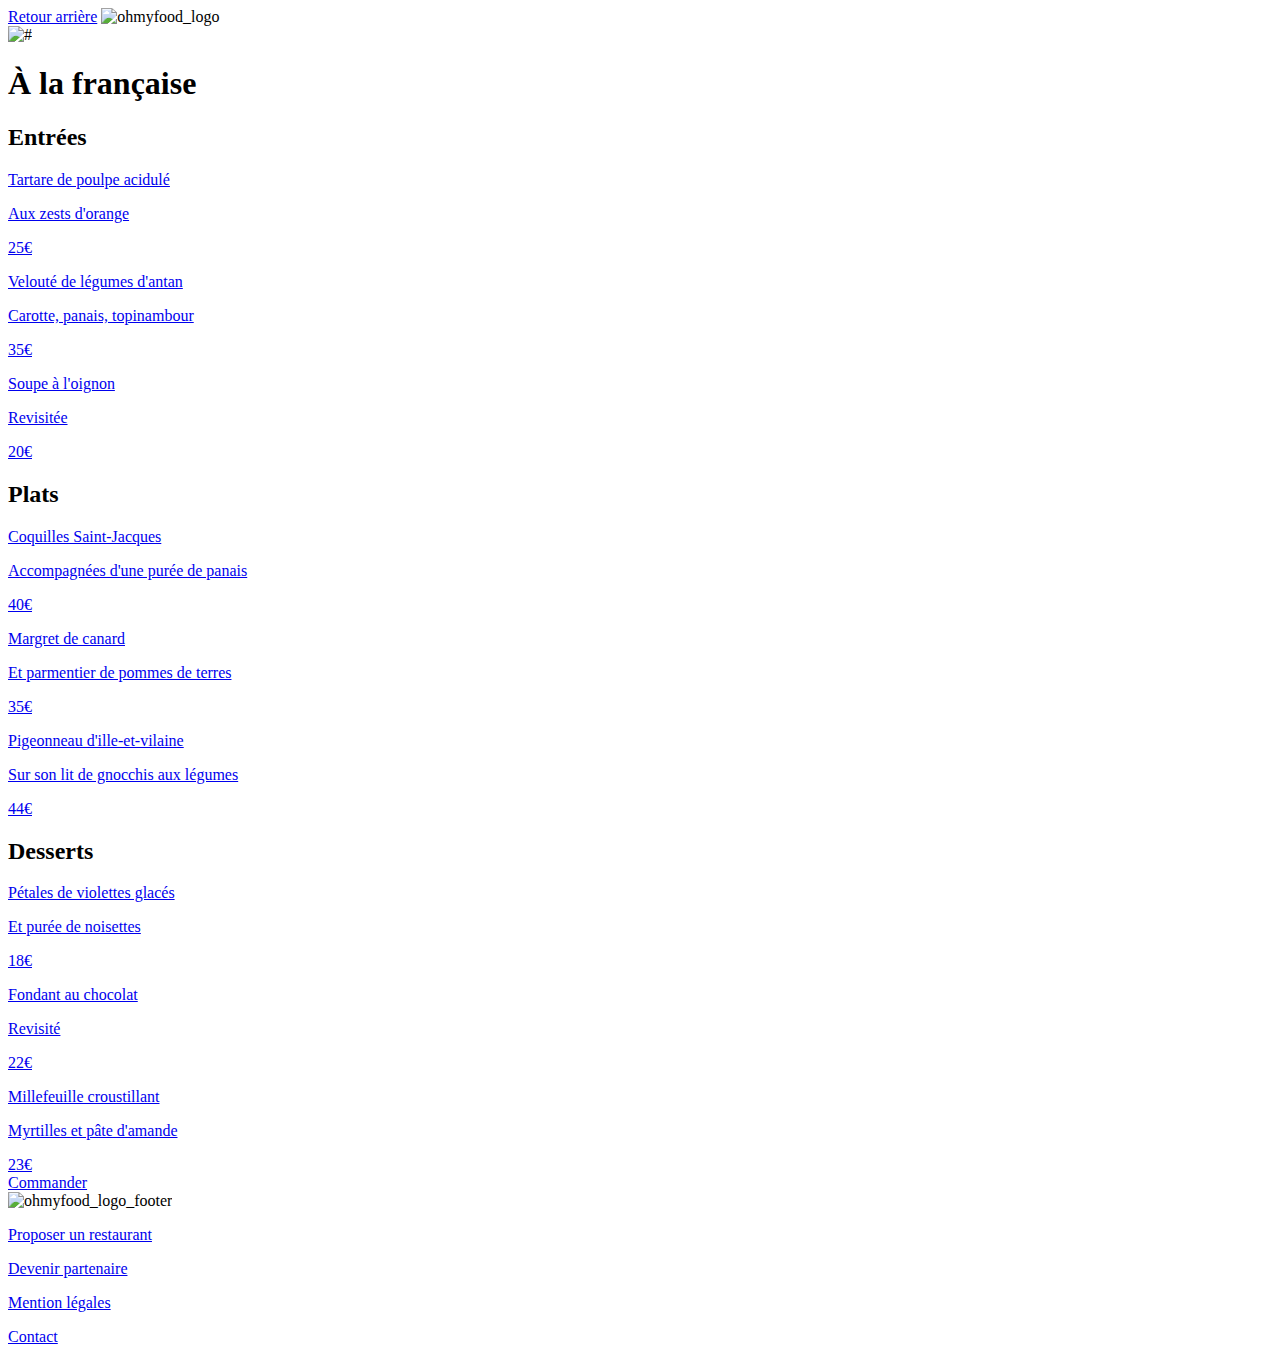
==== menu_a_la_française.html @ 74d847ad "Add files via upload" ====
<!DOCTYPE html>
<html lang="fr">
    <head>
        <meta charset="UTF-8" />   
	    <meta name="viewport" content="width=device-width, initial-scale=1.0">
        <link rel="stylesheet" href="./assets/css/style.css" />
        <link rel="stylesheet" media="screen and (min-width: 993px)" href="./assets/css/bigscreen.css" type="text/css" />
        <link rel="stylesheet" media="screen and (min-width: 765px) and (max-width: 992px)" href="./assets/css/mediumscreen.css" type="text/css" />
        <title>ohmyfood - Menu - À la française</title>
    </head>
    <body>
        <header>
            <!-- temporaire -->
            <a href="index.html"><span>Retour arrière</span></a>
            <img class="logo_img" src="assets/img/logo/ohmyfood.png" alt="ohmyfood_logo">
	    </header>
        <main>
            <div>
                <img class="#" src="assets/img/restaurants/toa-heftiba-DQKerTsQwi0-unsplash.jpg" alt="#">
            </div>
            <div>
                <h1>À la française</h1>
            </div>
            <div>
                <div>
                    <h2>Entrées</h2>
                </div>
                <a href="#"><div>
                    <p>Tartare de poulpe acidulé</p>
                    <p>Aux zests d'orange</p>
                    <span>25€</span>
                </div></a>
                <a href="#"><div>
                    <p>Velouté de légumes d'antan</p>
                    <p>Carotte, panais, topinambour</p>
                    <span>35€</span>
                </div></a>
                <a href="#"><div>
                    <p>Soupe à l'oignon</p>
                    <p>Revisitée</p>
                    <span>20€</span>
                </div></a>
            </div>
 
            <div>
                <div>
                    <h2>Plats</h2>
                </div>
                <a href="#"><div>
                    <p>Coquilles Saint-Jacques</p>
                    <p>Accompagnées d'une purée de panais</p>
                    <span>40€</span>
                </div></a>
                <a href="#"><div>
                    <p>Margret de canard</p>
                    <p>Et parmentier de pommes de terres</p>
                    <span>35€</span>
                </div></a>
                <a href="#"><div>
                    <p>Pigeonneau d'ille-et-vilaine</p>
                    <p>Sur son lit de gnocchis aux légumes</p>
                    <span>44€</span>
                </div></a>
            </div>

            <div>
                <div>
                    <h2>Desserts</h2>
                </div>
                <a href="#"><div>
                    <p>Pétales de violettes glacés</p>
                    <p>Et purée de noisettes</p>
                    <span>18€</span>
                </div></a>
                <a href="#"><div>
                    <p>Fondant au chocolat</p>
                    <p>Revisité</p>
                    <span>22€</span>
                </div></a>
                <a href="#"><div>
                    <p>Millefeuille croustillant</p>
                    <p>Myrtilles et pâte d'amande</p>
                    <span>23€</span>
                </div></a>
            </div>
            <a href="#"><div>
                <span>Commander</span>
            </div></a>
        </main>
	    <footer>
            <img class="logo_img_footer" src="assets/img/logo/ohmyfood.png" alt="ohmyfood_logo_footer">
            <a href="#"><p>Proposer un restaurant</p></a>
            <a href="#"><p>Devenir partenaire</p></a>
            <a href="#"><p>Mention légales</p></a>
            <a href="#"><p>Contact</p></a>
	    </footer>
    </body>
</html>
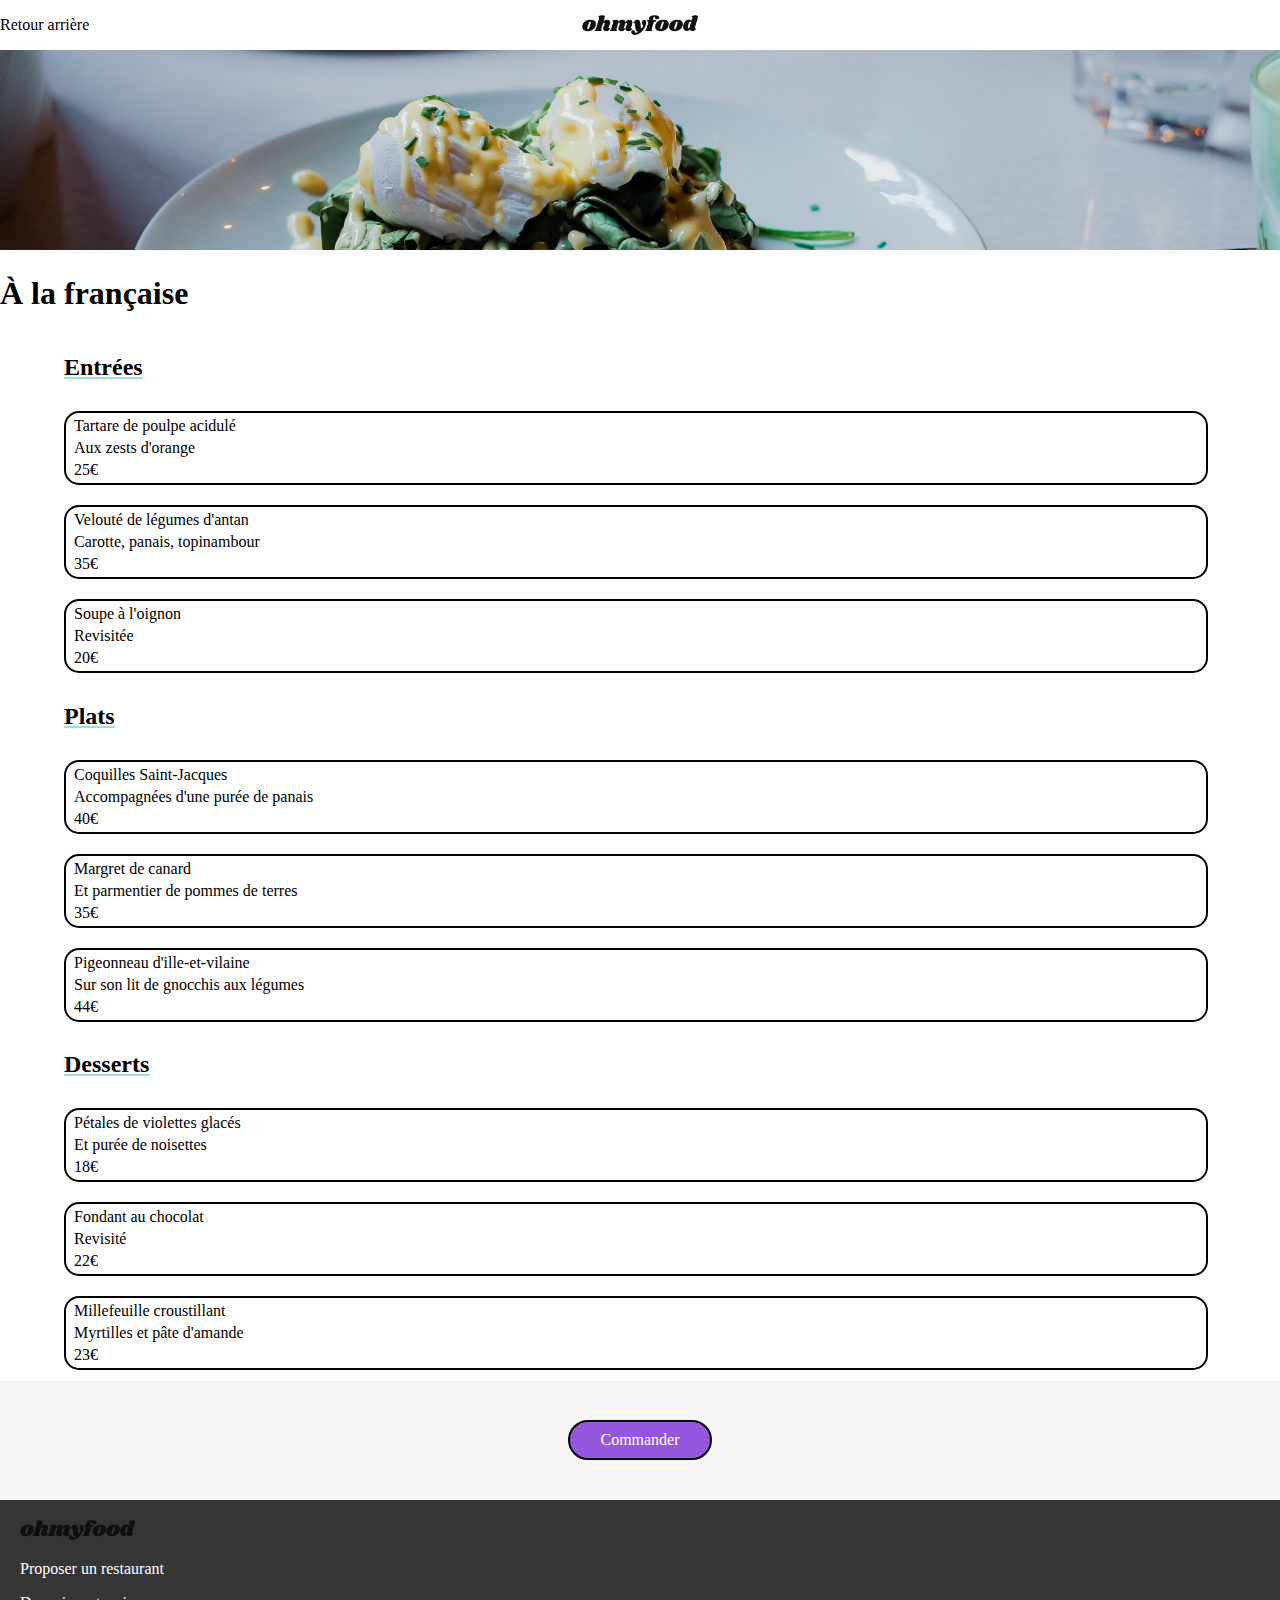
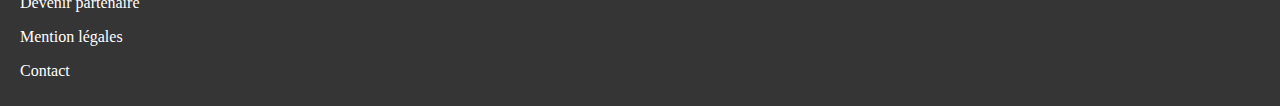
==== commit c4cfc4fd: "dev en cours" ====
--- a/menu_a_la_française.html
+++ b/menu_a_la_française.html
@@ -12,83 +12,87 @@
         <header>
             <!-- temporaire -->
             <a href="index.html"><span>Retour arrière</span></a>
-            <img class="logo_img" src="assets/img/logo/ohmyfood.png" alt="ohmyfood_logo">
+            <div class="container_logo">
+                <img class="logo_img" src="assets/img/logo/ohmyfood.png" alt="ohmyfood_logo">
+            </div>
 	    </header>
         <main>
-            <div>
-                <img class="#" src="assets/img/restaurants/toa-heftiba-DQKerTsQwi0-unsplash.jpg" alt="#">
+            <div class="main_img">
+                <img class="img_principal" src="assets/img/restaurants/toa-heftiba-DQKerTsQwi0-unsplash.jpg" alt="#">
             </div>
             <div>
                 <h1>À la française</h1>
             </div>
-            <div>
+            <div class="container_repas">
                 <div>
                     <h2>Entrées</h2>
                 </div>
-                <a href="#"><div>
-                    <p>Tartare de poulpe acidulé</p>
-                    <p>Aux zests d'orange</p>
+                <a href="#"><div class="btn_repas">
+                    <span>Tartare de poulpe acidulé</span>
+                    <span>Aux zests d'orange</span>
                     <span>25€</span>
                 </div></a>
-                <a href="#"><div>
-                    <p>Velouté de légumes d'antan</p>
-                    <p>Carotte, panais, topinambour</p>
+                <a href="#"><div class="btn_repas">
+                    <span>Velouté de légumes d'antan</span>
+                    <span>Carotte, panais, topinambour</span>
                     <span>35€</span>
                 </div></a>
-                <a href="#"><div>
-                    <p>Soupe à l'oignon</p>
-                    <p>Revisitée</p>
+                <a href="#"><div class="btn_repas">
+                    <span>Soupe à l'oignon</span>
+                    <span>Revisitée</span>
                     <span>20€</span>
                 </div></a>
             </div>
  
-            <div>
+            <div class="container_repas">
                 <div>
                     <h2>Plats</h2>
                 </div>
-                <a href="#"><div>
-                    <p>Coquilles Saint-Jacques</p>
-                    <p>Accompagnées d'une purée de panais</p>
+                <a href="#"><div class="btn_repas">
+                    <span>Coquilles Saint-Jacques</span>
+                    <span>Accompagnées d'une purée de panais</span>
                     <span>40€</span>
                 </div></a>
-                <a href="#"><div>
-                    <p>Margret de canard</p>
-                    <p>Et parmentier de pommes de terres</p>
+                <a href="#"><div class="btn_repas">
+                    <span>Margret de canard</span>
+                    <span>Et parmentier de pommes de terres</span>
                     <span>35€</span>
                 </div></a>
-                <a href="#"><div>
-                    <p>Pigeonneau d'ille-et-vilaine</p>
-                    <p>Sur son lit de gnocchis aux légumes</p>
+                <a href="#"><div class="btn_repas">
+                    <span>Pigeonneau d'ille-et-vilaine</span>
+                    <span>Sur son lit de gnocchis aux légumes</span>
                     <span>44€</span>
                 </div></a>
             </div>
 
-            <div>
+            <div class="container_repas">
                 <div>
                     <h2>Desserts</h2>
                 </div>
-                <a href="#"><div>
-                    <p>Pétales de violettes glacés</p>
-                    <p>Et purée de noisettes</p>
+                <a href="#"><div class="btn_repas">
+                    <span>Pétales de violettes glacés</span>
+                    <span>Et purée de noisettes</span>
                     <span>18€</span>
                 </div></a>
-                <a href="#"><div>
-                    <p>Fondant au chocolat</p>
-                    <p>Revisité</p>
+                <a href="#"><div class="btn_repas">
+                    <span>Fondant au chocolat</span>
+                    <span>Revisité</span>
                     <span>22€</span>
                 </div></a>
-                <a href="#"><div>
-                    <p>Millefeuille croustillant</p>
-                    <p>Myrtilles et pâte d'amande</p>
+                <a href="#"><div class="btn_repas">
+                    <span>Millefeuille croustillant</span>
+                    <span>Myrtilles et pâte d'amande</span>
                     <span>23€</span>
                 </div></a>
             </div>
-            <a href="#"><div>
+        </main>    
+        <div class="container_btn">
+            <a href="#"><div class="btn_commander">
                 <span>Commander</span>
             </div></a>
-        </main>
+        </div>
 	    <footer>
-            <img class="logo_img_footer" src="assets/img/logo/ohmyfood.png" alt="ohmyfood_logo_footer">
+            <img class="logofooter" src="assets/img/logo/ohmyfood.png" alt="ohmyfood_logo_footer">
             <a href="#"><p>Proposer un restaurant</p></a>
             <a href="#"><p>Devenir partenaire</p></a>
             <a href="#"><p>Mention légales</p></a>
--- a/assets/css/style.css
+++ b/assets/css/style.css
@@ -0,0 +1,186 @@
+body {
+  margin: 0;
+}
+
+a {
+  text-decoration: none;
+  color: #000000;
+}
+
+.logoheader {
+  height: 34px;
+  width: auto;
+}
+
+header a {
+  position: absolute;
+  display: flex;
+  align-items: center;
+  height: 50px;
+}
+
+.container_logo {
+  justify-content: center;
+  align-items: center;
+  align-content: center;
+  display: flex;
+  height: 50px;
+  width: 100%;
+}
+
+.logo_img {
+  width: auto;
+  height: 20px;
+}
+
+.headerimg {
+  display: flex;
+  margin: 20px 0 10px 0;
+  justify-content: center;
+}
+
+.header_lieu {
+  display: flex;
+  justify-content: center;
+  background-color: #eaeaea;
+  height: 40px;
+  align-items: center;
+}
+
+.container_info {
+  display: flex;
+  flex-direction: column;
+  justify-content: center;
+  text-align: center;
+  height: 200px;
+  background-color: #f6f6f6;
+}
+
+.container_fonctionnement {
+  display: flex;
+  flex-direction: column;
+  justify-content: center;
+  text-align: center;
+  height: 280px;
+}
+
+.container_fonctionnement span {
+  margin: 20px 0 20px 0;
+}
+
+.background_main {
+  background-color: #f6f6f6;
+}
+
+.img_principal {
+  height: 200px;
+  width: 100%;
+  object-fit: cover;
+}
+
+h2 {
+  text-decoration: underline;
+  text-decoration-color: #99E2D0;
+}
+
+.blocrestaurants {
+  display: flex;
+  flex-direction: column;
+  align-items: center;
+  background-color: #eaeaea;
+  width: 100%;
+}
+.blocrestaurants a {
+  text-decoration: none;
+  color: #000000;
+}
+
+.clicrestaurants {
+  display: flex;
+  flex-direction: column;
+  height: 250px;
+  margin-bottom: 20px;
+  width: 100%;
+  background-color: #ffff;
+}
+.clicrestaurants span {
+  margin-top: 4px;
+}
+
+.indeximg {
+  display: flex;
+  height: 200px;
+  width: 310px;
+  object-fit: cover;
+  justify-content: center;
+}
+
+.container_repas {
+  width: 90%;
+  display: flex;
+  flex-direction: column;
+  justify-content: center;
+  margin: 0 5% 0 5%;
+}
+
+.btn_repas {
+  height: 70px;
+  width: 99%;
+  margin: 10px 0 10px 0;
+  display: flex;
+  flex-direction: column;
+  border-color: #000000;
+  border-style: solid;
+  border-width: 2px;
+  border-radius: 15px;
+  background-color: #ffff;
+}
+.btn_repas span {
+  margin: 4px 0 0 8px;
+}
+
+.container_btn {
+  justify-content: center;
+  align-content: center;
+  align-items: center;
+  display: flex;
+  background-color: #f6f6f6;
+}
+
+.btn_commander {
+  display: flex;
+  margin: 40px 0 40px 0;
+  justify-content: center;
+  align-content: center;
+  align-items: center;
+  border-color: #000000;
+  border-style: solid;
+  border-width: 2px;
+  height: 36px;
+  width: 140px;
+  background-color: #9356DC;
+  border-radius: 60px;
+}
+
+.btn_commander span {
+  color: #ffff;
+}
+
+footer {
+  background-color: #353535;
+  padding-bottom: 10px;
+  padding-left: 20px;
+}
+
+.logofooter {
+  height: 20px;
+  width: auto;
+  margin: 20px 0 0 0;
+}
+
+footer a {
+  text-decoration: none;
+  color: #ffff;
+}
+
+/*# sourceMappingURL=style.css.map */
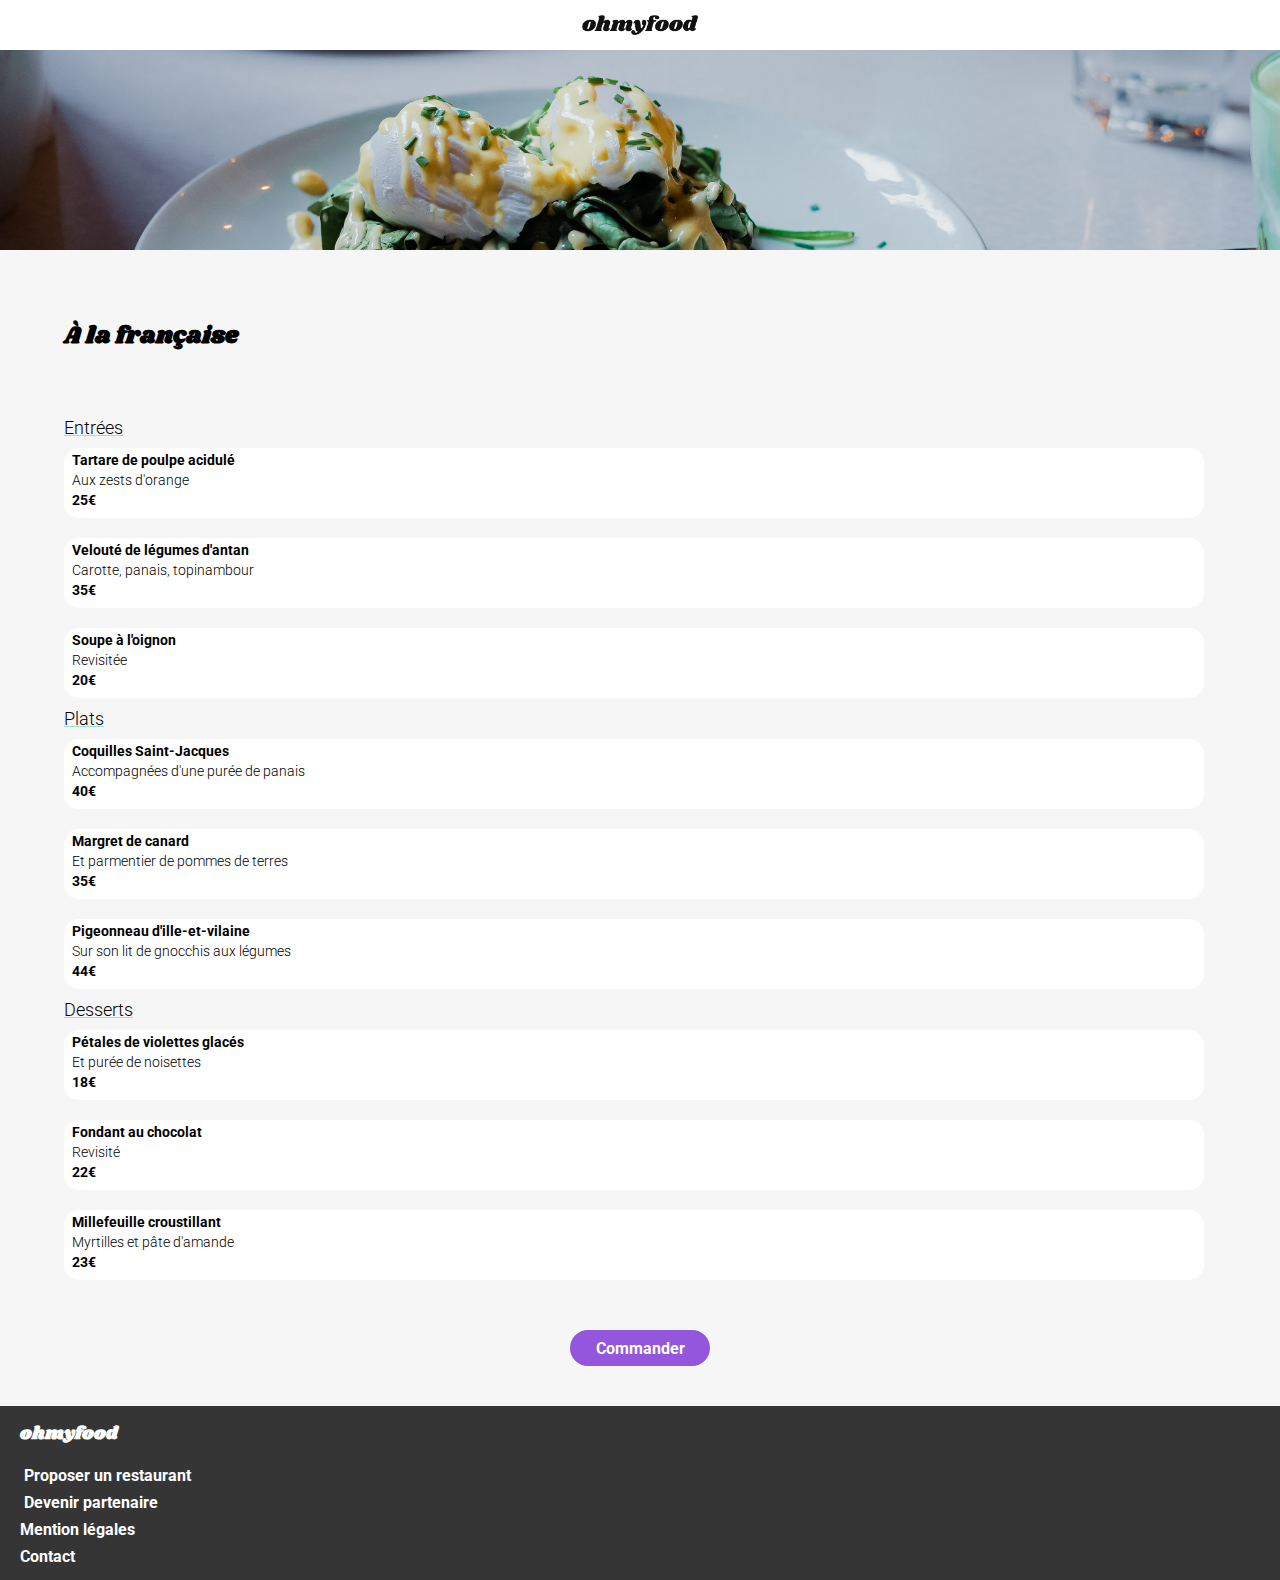
==== commit ce4d985a: "Amélioration" ====
--- a/menu_a_la_française.html
+++ b/menu_a_la_française.html
@@ -7,96 +7,102 @@
         <link rel="stylesheet" media="screen and (min-width: 993px)" href="./assets/css/bigscreen.css" type="text/css" />
         <link rel="stylesheet" media="screen and (min-width: 765px) and (max-width: 992px)" href="./assets/css/mediumscreen.css" type="text/css" />
         <title>ohmyfood - Menu - À la française</title>
+        <link href="https://kit-free.fontawesome.com/releases/latest/css/free-v4-shims.min.css" media="all" rel="stylesheet">
+        <link href="https://kit-free.fontawesome.com/releases/latest/css/free-v4-font-face.min.css" media="all" rel="stylesheet">
+        <link href="https://kit-free.fontawesome.com/releases/latest/css/free.min.css" media="all" rel="stylesheet">
     </head>
     <body>
         <header>
-            <!-- temporaire -->
-            <a href="index.html"><span>Retour arrière</span></a>
+            <div class="retour">
+                <a href="index.html"><i class="fas fa-arrow-left"></i></a>
+            </div>
             <div class="container_logo">
                 <img class="logo_img" src="assets/img/logo/ohmyfood.png" alt="ohmyfood_logo">
             </div>
 	    </header>
         <main>
-            <div class="main_img">
-                <img class="img_principal" src="assets/img/restaurants/toa-heftiba-DQKerTsQwi0-unsplash.jpg" alt="#">
-            </div>
-            <div>
-                <h1>À la française</h1>
-            </div>
-            <div class="container_repas">
-                <div>
-                    <h2>Entrées</h2>
+            <div class="background_color">
+                <div class="main_img">
+                    <img class="img_principal" src="assets/img/restaurants/toa-heftiba-DQKerTsQwi0-unsplash.jpg" alt="#">
                 </div>
-                <a href="#"><div class="btn_repas">
-                    <span>Tartare de poulpe acidulé</span>
-                    <span>Aux zests d'orange</span>
-                    <span>25€</span>
-                </div></a>
-                <a href="#"><div class="btn_repas">
-                    <span>Velouté de légumes d'antan</span>
-                    <span>Carotte, panais, topinambour</span>
-                    <span>35€</span>
-                </div></a>
-                <a href="#"><div class="btn_repas">
-                    <span>Soupe à l'oignon</span>
-                    <span>Revisitée</span>
-                    <span>20€</span>
-                </div></a>
-            </div>
- 
-            <div class="container_repas">
-                <div>
-                    <h2>Plats</h2>
+                <div class="container_titre">
+                    <h1>À la française</h1>
                 </div>
-                <a href="#"><div class="btn_repas">
-                    <span>Coquilles Saint-Jacques</span>
-                    <span>Accompagnées d'une purée de panais</span>
-                    <span>40€</span>
-                </div></a>
-                <a href="#"><div class="btn_repas">
-                    <span>Margret de canard</span>
-                    <span>Et parmentier de pommes de terres</span>
-                    <span>35€</span>
-                </div></a>
-                <a href="#"><div class="btn_repas">
-                    <span>Pigeonneau d'ille-et-vilaine</span>
-                    <span>Sur son lit de gnocchis aux légumes</span>
-                    <span>44€</span>
-                </div></a>
-            </div>
+                <div class="container_repas">
+                    <div class="container_repas_titre">
+                        <span class="container_repas_titre">Entrées</span>
+                    </div>
+                    <a href="#"><div class="btn_repas">
+                        <span class="bold">Tartare de poulpe acidulé</span>
+                        <span>Aux zests d'orange</span>
+                        <span class="bold">25€</span>
+                    </div></a>
+                    <a href="#"><div class="btn_repas">
+                        <span class="bold">Velouté de légumes d'antan</span>
+                        <span>Carotte, panais, topinambour</span>
+                        <span class="bold">35€</span>
+                    </div></a>
+                    <a href="#"><div class="btn_repas">
+                        <span class="bold">Soupe à l'oignon</span>
+                        <span>Revisitée</span>
+                        <span class="bold">20€</span>
+                    </div></a>
+                </div>
+        
+                <div class="container_repas">
+                    <div>
+                        <span class="container_repas_titre">Plats</span>
+                    </div>
+                    <a href="#"><div class="btn_repas">
+                        <span class="bold">Coquilles Saint-Jacques</span>
+                        <span>Accompagnées d'une purée de panais</span>
+                        <span class="bold">40€</span>
+                    </div></a>
+                    <a href="#"><div class="btn_repas">
+                        <span class="bold">Margret de canard</span>
+                        <span>Et parmentier de pommes de terres</span>
+                        <span class="bold">35€</span>
+                    </div></a>
+                    <a href="#"><div class="btn_repas">
+                        <span class="bold">Pigeonneau d'ille-et-vilaine</span>
+                        <span>Sur son lit de gnocchis aux légumes</span>
+                        <span class="bold">44€</span>
+                    </div></a>
+                </div>
 
-            <div class="container_repas">
-                <div>
-                    <h2>Desserts</h2>
+                <div class="container_repas">
+                    <div>
+                        <span class="container_repas_titre">Desserts</span>
+                    </div>
+                    <a href="#"><div class="btn_repas">
+                        <span class="bold">Pétales de violettes glacés</span>
+                        <span>Et purée de noisettes</span>
+                        <span class="bold">18€</span>
+                    </div></a>
+                    <a href="#"><div class="btn_repas">
+                        <span class="bold">Fondant au chocolat</span>
+                        <span>Revisité</span>
+                        <span class="bold">22€</span>
+                    </div></a>
+                    <a href="#"><div class="btn_repas">
+                        <span class="bold">Millefeuille croustillant</span>
+                        <span>Myrtilles et pâte d'amande</span>
+                        <span class="bold">23€</span>
+                    </div></a>
                 </div>
-                <a href="#"><div class="btn_repas">
-                    <span>Pétales de violettes glacés</span>
-                    <span>Et purée de noisettes</span>
-                    <span>18€</span>
-                </div></a>
-                <a href="#"><div class="btn_repas">
-                    <span>Fondant au chocolat</span>
-                    <span>Revisité</span>
-                    <span>22€</span>
-                </div></a>
-                <a href="#"><div class="btn_repas">
-                    <span>Millefeuille croustillant</span>
-                    <span>Myrtilles et pâte d'amande</span>
-                    <span>23€</span>
-                </div></a>
             </div>
         </main>    
         <div class="container_btn">
             <a href="#"><div class="btn_commander">
-                <span>Commander</span>
+                <span class="bold">Commander</span>
             </div></a>
         </div>
 	    <footer>
-            <img class="logofooter" src="assets/img/logo/ohmyfood.png" alt="ohmyfood_logo_footer">
-            <a href="#"><p>Proposer un restaurant</p></a>
-            <a href="#"><p>Devenir partenaire</p></a>
-            <a href="#"><p>Mention légales</p></a>
-            <a href="#"><p>Contact</p></a>
+            <h2>ohmyfood</h2>
+            <a href="#"><i class="fas fa-utensils"></i><span class="bold footer"> Proposer un restaurant</span></a>
+            <a href="#"><i class="fas fa-hands-helping"></i><span class="bold"> Devenir partenaire</span></a>
+            <a href="#"><span class="bold">Mention légales</span></a>
+            <a href="#"><span class="bold">Contact</span></a>
 	    </footer>
     </body>
 </html>--- a/assets/css/style.css
+++ b/assets/css/style.css
@@ -1,3 +1,18 @@
+@import url("https://fonts.googleapis.com/css2?family=Roboto:wght@300;400&family=Shrikhand&display=swap");
+h1 {
+  font-family: Shrikhand;
+  font-size: 24px;
+}
+
+span {
+  font-family: Roboto;
+  font-weight: 300;
+}
+
+header {
+  background-color: #ffff;
+}
+
 body {
   margin: 0;
 }
@@ -35,7 +50,7 @@
 
 .headerimg {
   display: flex;
-  margin: 20px 0 10px 0;
+  margin: 20px 0 20px 0;
   justify-content: center;
 }
 
@@ -43,29 +58,115 @@
   display: flex;
   justify-content: center;
   background-color: #eaeaea;
-  height: 40px;
-  align-items: center;
+  height: 60px;
+  align-items: center;
+}
+.header_lieu i {
+  padding-right: 16px;
 }
 
 .container_info {
   display: flex;
-  flex-direction: column;
-  justify-content: center;
+  justify-content: center;
+  height: 324px;
+  background-color: #f6f6f6;
+}
+.container_info_taille {
+  width: 100%;
+  display: flex;
+  flex-direction: column;
   text-align: center;
-  height: 200px;
-  background-color: #f6f6f6;
+}
+.container_info_taille h1 {
+  font-size: 22px;
+  display: flex;
+  width: 70%;
+  font-family: roboto;
+}
+.container_info .h1_placement {
+  display: flex;
+  width: 100%;
+  justify-content: center;
+  margin-top: 20px;
+}
+.container_info_text {
+  font-size: 16px;
+  margin-top: -12px;
+}
+.container_info_btn {
+  margin-top: 48px;
+  font-size: 18px;
+}
+.container_info_btn span {
+  background-color: #FF79DA;
+  padding: 16px 24px 16px 24px;
+  border-radius: 40px;
+  color: #ffff;
 }
 
 .container_fonctionnement {
   display: flex;
   flex-direction: column;
-  justify-content: center;
-  text-align: center;
-  height: 280px;
-}
-
+  height: 400px;
+}
 .container_fonctionnement span {
-  margin: 20px 0 20px 0;
+  margin: 0 20px 0 20px;
+  padding: 24px 0 24px;
+  background-color: #f6f6f6;
+  border-radius: 20px;
+  font-size: 18px;
+  width: 300px;
+  font-weight: 400;
+}
+.container_fonctionnement_titre {
+  margin-left: 5%;
+  margin-top: 40px;
+  margin-bottom: 40px;
+  font-size: 18px;
+}
+.container_fonctionnement_btn {
+  display: flex;
+  flex-direction: column;
+  height: 240px;
+  justify-content: space-evenly;
+  align-items: center;
+}
+.container_fonctionnement_btn a {
+  width: 100%;
+}
+
+.fonctionnement_size {
+  display: flex;
+  justify-content: center;
+  margin: 12px 0 12px 0;
+}
+
+.fonctionnement_size .fas {
+  margin-right: 12px;
+}
+
+#number1 {
+  border-radius: 100%;
+  color: #ffff;
+  background-color: #9356DC;
+  padding: 4px 8px 4px 8px;
+  margin-left: -12px;
+}
+
+#number2 {
+  border-radius: 100%;
+  color: #ffff;
+  background-color: #9356DC;
+  padding: 4px 8px 4px 8px;
+  margin-left: -12px;
+}
+
+#number3 {
+  border-radius: 100%;
+  color: #ffff;
+  background-color: #9356DC;
+  padding: 4px 8px 4px 8px;
+  margin-left: -12px;
 }
 
 .background_main {
@@ -78,41 +179,88 @@
   object-fit: cover;
 }
 
-h2 {
+.container_repas_titre {
   text-decoration: underline;
   text-decoration-color: #99E2D0;
-}
-
-.blocrestaurants {
+  font-family: roboto;
+  font-size: 18px;
+}
+
+.container_restaurants {
   display: flex;
   flex-direction: column;
   align-items: center;
   background-color: #eaeaea;
   width: 100%;
 }
-.blocrestaurants a {
+.container_restaurants a {
   text-decoration: none;
   color: #000000;
 }
+.container_restaurants_titre {
+  display: flex;
+  margin: 20px 0 12px 14%;
+  width: 100%;
+}
+
+.Container_restaurants_liste {
+  display: flex;
+  flex-direction: column;
+  width: 90%;
+}
+
+.coeur1 {
+  padding-left: 41%;
+}
+
+.coeur2 {
+  padding-left: 40%;
+}
+
+.coeur3 {
+  padding-left: 49%;
+}
+
+.btn_nouveau {
+  position: absolute;
+  background-color: #99E2D0;
+  font-size: 14px;
+  width: 70px;
+  text-align: center;
+  padding: 8px 0 8px 16px;
+  display: flex;
+  margin-left: 60%;
+  color: #008766;
+}
+
+.margin_clic {
+  margin-left: 12px;
+}
 
 .clicrestaurants {
   display: flex;
   flex-direction: column;
-  height: 250px;
+  height: 220px;
   margin-bottom: 20px;
   width: 100%;
   background-color: #ffff;
+  border-radius: 16px;
 }
 .clicrestaurants span {
-  margin-top: 4px;
+  margin-top: 8px;
+}
+.clicrestaurants i {
+  padding-top: 8px;
+  position: absolute;
 }
 
 .indeximg {
   display: flex;
-  height: 200px;
-  width: 310px;
+  height: 160px;
+  width: 100%;
   object-fit: cover;
   justify-content: center;
+  border-radius: 16px 16px 0 0;
 }
 
 .container_repas {
@@ -129,20 +277,20 @@
   margin: 10px 0 10px 0;
   display: flex;
   flex-direction: column;
-  border-color: #000000;
-  border-style: solid;
-  border-width: 2px;
   border-radius: 15px;
   background-color: #ffff;
 }
 .btn_repas span {
   margin: 4px 0 0 8px;
+  font-size: 14px;
+}
+
+.background_color {
+  background-color: #f6f6f6;
 }
 
 .container_btn {
   justify-content: center;
-  align-content: center;
-  align-items: center;
   display: flex;
   background-color: #f6f6f6;
 }
@@ -151,25 +299,53 @@
   display: flex;
   margin: 40px 0 40px 0;
   justify-content: center;
-  align-content: center;
-  align-items: center;
-  border-color: #000000;
-  border-style: solid;
-  border-width: 2px;
+  align-items: center;
   height: 36px;
   width: 140px;
   background-color: #9356DC;
   border-radius: 60px;
 }
-
 .btn_commander span {
   color: #ffff;
+}
+
+.container_titre {
+  margin: 5%;
+}
+
+.retour {
+  margin-left: 5%;
+}
+
+.bold {
+  font-weight: bold;
 }
 
 footer {
   background-color: #353535;
   padding-bottom: 10px;
   padding-left: 20px;
+  display: flex;
+  flex-direction: column;
+}
+footer a {
+  text-decoration: none;
+  color: #ffff;
+  margin: 4px 0 4px 0;
+}
+footer h2 {
+  color: #ffff;
+  font-family: Shrikhand;
+  font-size: 18px;
+}
+
+.fa-utensils {
+  margin-right: 4px;
+}
+
+.fa-hands-helping {
+  font-size: 10px;
+  margin-right: 4px;
 }
 
 .logofooter {
@@ -178,9 +354,4 @@
   margin: 20px 0 0 0;
 }
 
-footer a {
-  text-decoration: none;
-  color: #ffff;
-}
-
 /*# sourceMappingURL=style.css.map */
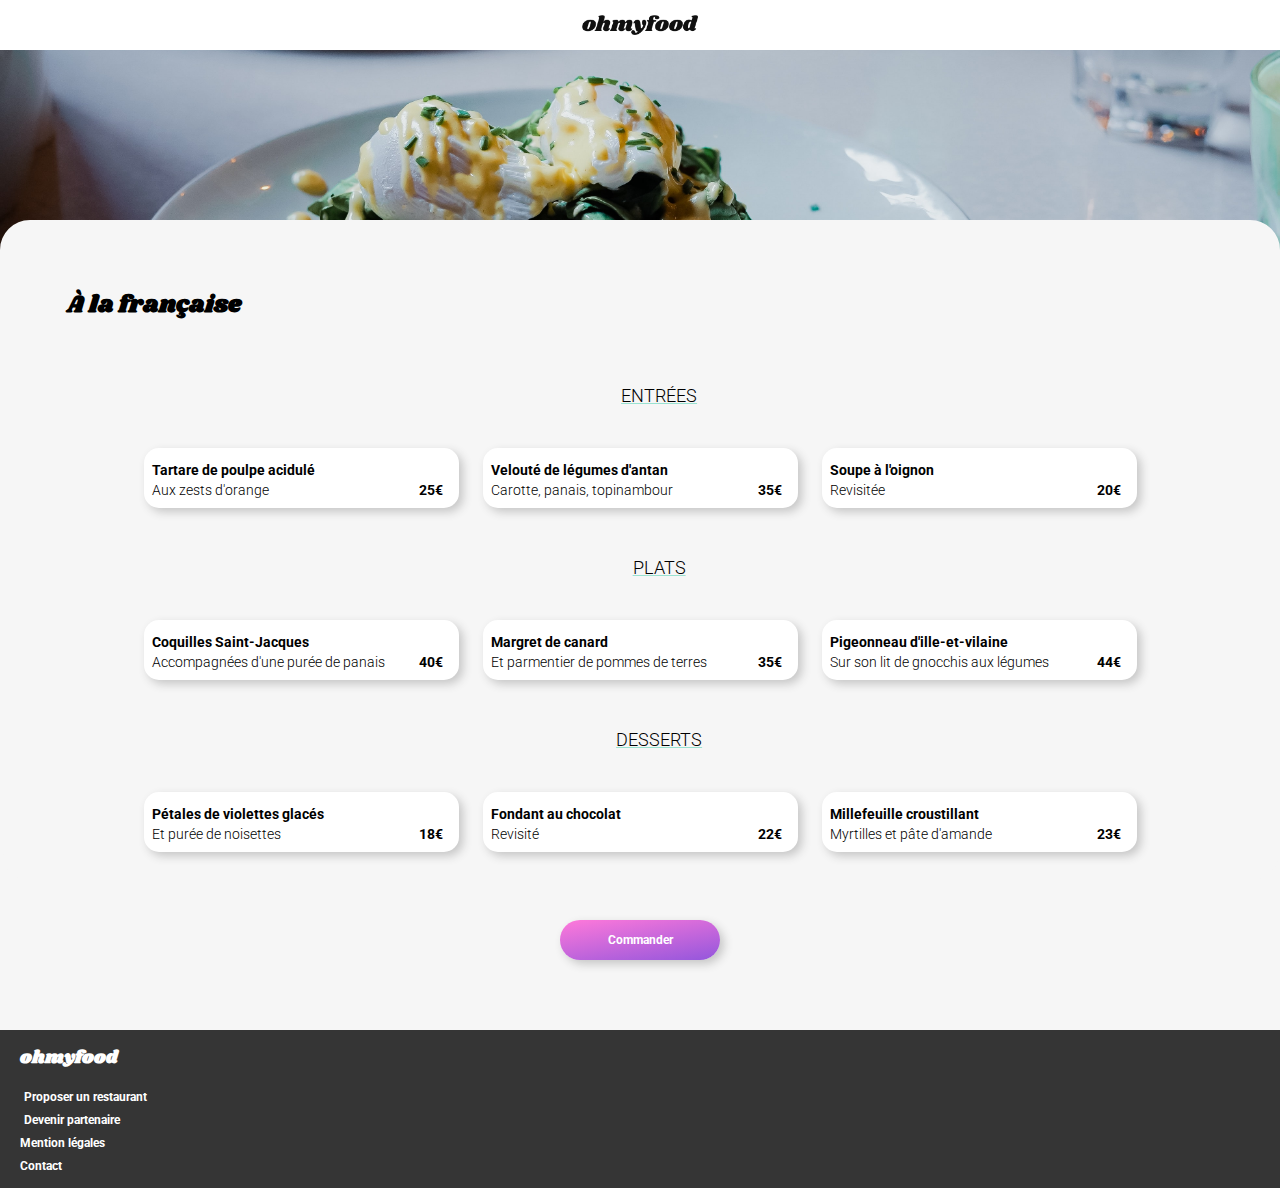
==== commit 3462fc6a: "nouveau changement" ====
--- a/menu_a_la_française.html
+++ b/menu_a_la_française.html
@@ -25,70 +25,88 @@
                 <div class="main_img">
                     <img class="img_principal" src="assets/img/restaurants/toa-heftiba-DQKerTsQwi0-unsplash.jpg" alt="#">
                 </div>
-                <div class="container_titre">
-                    <h1>À la française</h1>
-                </div>
-                <div class="container_repas">
-                    <div class="container_repas_titre">
-                        <span class="container_repas_titre">Entrées</span>
+                <div class="background_border">
+                    <div class="container_titre">
+                        <h1>À la française <a href="#"><i class="far coeur_title fa-heart animationcoeur"></i></a></h1>
                     </div>
-                    <a href="#"><div class="btn_repas">
-                        <span class="bold">Tartare de poulpe acidulé</span>
-                        <span>Aux zests d'orange</span>
-                        <span class="bold">25€</span>
-                    </div></a>
-                    <a href="#"><div class="btn_repas">
-                        <span class="bold">Velouté de légumes d'antan</span>
-                        <span>Carotte, panais, topinambour</span>
-                        <span class="bold">35€</span>
-                    </div></a>
-                    <a href="#"><div class="btn_repas">
-                        <span class="bold">Soupe à l'oignon</span>
-                        <span>Revisitée</span>
-                        <span class="bold">20€</span>
-                    </div></a>
-                </div>
-        
-                <div class="container_repas">
-                    <div>
-                        <span class="container_repas_titre">Plats</span>
+                    <div id="entete">
+                        <span>ENTRÉES</span>
                     </div>
-                    <a href="#"><div class="btn_repas">
-                        <span class="bold">Coquilles Saint-Jacques</span>
-                        <span>Accompagnées d'une purée de panais</span>
-                        <span class="bold">40€</span>
-                    </div></a>
-                    <a href="#"><div class="btn_repas">
-                        <span class="bold">Margret de canard</span>
-                        <span>Et parmentier de pommes de terres</span>
-                        <span class="bold">35€</span>
-                    </div></a>
-                    <a href="#"><div class="btn_repas">
-                        <span class="bold">Pigeonneau d'ille-et-vilaine</span>
-                        <span>Sur son lit de gnocchis aux légumes</span>
-                        <span class="bold">44€</span>
-                    </div></a>
-                </div>
-
-                <div class="container_repas">
-                    <div>
-                        <span class="container_repas_titre">Desserts</span>
+                    <div class="container_repas">
+                        <a href="#"><div class="btn_repas">
+                            <span class="bold">Tartare de poulpe acidulé</span>
+                            <div class="description">
+                                <span>Aux zests d'orange</span>
+                                <span class="bold">25€</span>
+                            </div>
+                        </div></a>
+                        <a href="#"><div class="btn_repas">
+                            <span class="bold">Velouté de légumes d'antan</span>
+                            <div class="description">
+                                <span>Carotte, panais, topinambour</span>
+                                <span class="bold">35€</span>
+                            </div>
+                        </div></a>
+                        <a href="#"><div class="btn_repas">
+                            <span class="bold">Soupe à l'oignon</span>
+                            <div class="description">
+                                <span>Revisitée</span>
+                                <span class="bold">20€</span>
+                            </div>
+                        </div></a>
                     </div>
-                    <a href="#"><div class="btn_repas">
-                        <span class="bold">Pétales de violettes glacés</span>
-                        <span>Et purée de noisettes</span>
-                        <span class="bold">18€</span>
-                    </div></a>
-                    <a href="#"><div class="btn_repas">
-                        <span class="bold">Fondant au chocolat</span>
-                        <span>Revisité</span>
-                        <span class="bold">22€</span>
-                    </div></a>
-                    <a href="#"><div class="btn_repas">
-                        <span class="bold">Millefeuille croustillant</span>
-                        <span>Myrtilles et pâte d'amande</span>
-                        <span class="bold">23€</span>
-                    </div></a>
+                    <div id="entete">
+                        <span>PLATS</span>
+                    </div>
+                    <div class="container_repas">
+                        <a href="#"><div class="btn_repas">
+                            <span class="bold">Coquilles Saint-Jacques</span>
+                            <div class="description">
+                                <span>Accompagnées d'une purée de panais</span>
+                                <span class="bold">40€</span>
+                            </div>
+                        </div></a>
+                        <a href="#"><div class="btn_repas">
+                            <span class="bold">Margret de canard</span>
+                            <div class="description">
+                                <span>Et parmentier de pommes de terres</span>
+                                <span class="bold">35€</span>
+                            </div>
+                        </div></a>
+                        <a href="#"><div class="btn_repas">
+                            <span class="bold">Pigeonneau d'ille-et-vilaine</span>
+                            <div class="description">
+                                <span>Sur son lit de gnocchis aux légumes</span>
+                                <span class="bold">44€</span>
+                            </div>
+                        </div></a>
+                    </div>
+                    <div id="entete">
+                        <span>DESSERTS</span>
+                    </div>
+                    <div class="container_repas">
+                        <a href="#"><div class="btn_repas">
+                            <span class="bold">Pétales de violettes glacés</span>
+                            <div class="description">
+                                <span>Et purée de noisettes</span>
+                                <span class="bold">18€</span>
+                            </div>
+                        </div></a>
+                        <a href="#"><div class="btn_repas">
+                            <span class="bold">Fondant au chocolat</span>
+                            <div class="description">
+                                <span>Revisité</span>
+                                <span class="bold">22€</span>
+                            </div>
+                        </div></a>
+                        <a href="#"><div class="btn_repas">
+                            <span class="bold">Millefeuille croustillant</span>
+                            <div class="description">
+                                <span>Myrtilles et pâte d'amande</span>
+                                <span class="bold">23€</span>
+                            </div>
+                        </div></a>
+                    </div>
                 </div>
             </div>
         </main>    
@@ -102,7 +120,7 @@
             <a href="#"><i class="fas fa-utensils"></i><span class="bold footer"> Proposer un restaurant</span></a>
             <a href="#"><i class="fas fa-hands-helping"></i><span class="bold"> Devenir partenaire</span></a>
             <a href="#"><span class="bold">Mention légales</span></a>
-            <a href="#"><span class="bold">Contact</span></a>
+            <a href="mailto:ohmyfood.pro@gmail.com"><span class="bold">Contact</span></a>
 	    </footer>
     </body>
 </html>--- a/assets/css/style.css
+++ b/assets/css/style.css
@@ -1,4 +1,20 @@
 @import url("https://fonts.googleapis.com/css2?family=Roboto:wght@300;400&family=Shrikhand&display=swap");
+.coeur_title {
+  float: right;
+}
+
+.main_img {
+  height: 170px;
+}
+
+.background_border {
+  border-style: solid;
+  border-radius: 30px;
+  background-color: #f6f6f6;
+  position: relative;
+  border-color: #f6f6f6;
+}
+
 h1 {
   font-family: Shrikhand;
   font-size: 24px;
@@ -68,7 +84,7 @@
 .container_info {
   display: flex;
   justify-content: center;
-  height: 324px;
+  height: 270px;
   background-color: #f6f6f6;
 }
 .container_info_taille {
@@ -98,10 +114,12 @@
   font-size: 18px;
 }
 .container_info_btn span {
-  background-color: #FF79DA;
+  background: linear-gradient(350deg, #9356DC, #FF79DA);
   padding: 16px 24px 16px 24px;
   border-radius: 40px;
   color: #ffff;
+  font-weight: 400;
+  box-shadow: inset 0 0 0, 4px 4px 10px #c6c6c6;
 }
 
 .container_fonctionnement {
@@ -110,19 +128,21 @@
   height: 400px;
 }
 .container_fonctionnement span {
-  margin: 0 20px 0 20px;
+  margin: 0 20px 0 30px;
   padding: 24px 0 24px;
   background-color: #f6f6f6;
   border-radius: 20px;
-  font-size: 18px;
-  width: 300px;
-  font-weight: 400;
+  font-size: 16px;
+  width: 85%;
+  font-weight: bold;
+  box-shadow: inset 0 0 0, 4px 4px 10px #c6c6c6;
 }
 .container_fonctionnement_titre {
   margin-left: 5%;
   margin-top: 40px;
   margin-bottom: 40px;
-  font-size: 18px;
+  font-size: 16px;
+  font-family: roboto;
 }
 .container_fonctionnement_btn {
   display: flex;
@@ -140,9 +160,10 @@
   justify-content: center;
   margin: 12px 0 12px 0;
 }
-
 .fonctionnement_size .fas {
-  margin-right: 12px;
+  margin-right: 24px;
+  color: #808080;
+  font-size: 18px;
 }
 
 #number1 {
@@ -151,6 +172,8 @@
   background-color: #9356DC;
   padding: 4px 8px 4px 8px;
   margin-left: -12px;
+  font-size: 12px;
+  box-shadow: none;
 }
 
 #number2 {
@@ -159,6 +182,8 @@
   background-color: #9356DC;
   padding: 4px 8px 4px 8px;
   margin-left: -12px;
+  font-size: 12px;
+  box-shadow: none;
 }
 
 #number3 {
@@ -167,6 +192,8 @@
   background-color: #9356DC;
   padding: 4px 8px 4px 8px;
   margin-left: -12px;
+  font-size: 12px;
+  box-shadow: none;
 }
 
 .background_main {
@@ -179,18 +206,22 @@
   object-fit: cover;
 }
 
-.container_repas_titre {
+#entete {
   text-decoration: underline;
   text-decoration-color: #99E2D0;
   font-family: roboto;
   font-size: 18px;
+  display: flex;
+  margin-left: 3%;
+  margin-top: 24px;
+  margin-bottom: 12px;
 }
 
 .container_restaurants {
   display: flex;
   flex-direction: column;
   align-items: center;
-  background-color: #eaeaea;
+  background-color: #f6f6f6;
   width: 100%;
 }
 .container_restaurants a {
@@ -201,6 +232,7 @@
   display: flex;
   margin: 20px 0 12px 14%;
   width: 100%;
+  font-family: roboto;
 }
 
 .Container_restaurants_liste {
@@ -240,11 +272,12 @@
 .clicrestaurants {
   display: flex;
   flex-direction: column;
-  height: 220px;
+  height: 240px;
   margin-bottom: 20px;
   width: 100%;
   background-color: #ffff;
   border-radius: 16px;
+  box-shadow: inset 0 0 0, 4px 4px 10px #c6c6c6;
 }
 .clicrestaurants span {
   margin-top: 8px;
@@ -252,11 +285,12 @@
 .clicrestaurants i {
   padding-top: 8px;
   position: absolute;
+  font-size: 20px;
 }
 
 .indeximg {
   display: flex;
-  height: 160px;
+  height: 170px;
   width: 100%;
   object-fit: cover;
   justify-content: center;
@@ -264,27 +298,41 @@
 }
 
 .container_repas {
-  width: 90%;
-  display: flex;
-  flex-direction: column;
-  justify-content: center;
-  margin: 0 5% 0 5%;
+  width: 97%;
+  display: flex;
+  flex-direction: column;
+  justify-content: center;
+  margin: 0 0 0 2%;
 }
 
 .btn_repas {
-  height: 70px;
+  height: fit-content;
   width: 99%;
   margin: 10px 0 10px 0;
   display: flex;
   flex-direction: column;
   border-radius: 15px;
   background-color: #ffff;
+  padding: 10px 0 10px 0;
+  box-shadow: inset 0 0 0, 4px 4px 10px #c6c6c6;
 }
 .btn_repas span {
   margin: 4px 0 0 8px;
   font-size: 14px;
 }
 
+#margin_soustext {
+  margin-left: 12px;
+}
+
+.description {
+  display: flex;
+  justify-content: space-between;
+}
+.description .bold {
+  margin-right: 5%;
+}
+
 .background_color {
   background-color: #f6f6f6;
 }
@@ -292,6 +340,7 @@
 .container_btn {
   justify-content: center;
   display: flex;
+  height: 150px;
   background-color: #f6f6f6;
 }
 
@@ -300,13 +349,15 @@
   margin: 40px 0 40px 0;
   justify-content: center;
   align-items: center;
-  height: 36px;
-  width: 140px;
-  background-color: #9356DC;
+  height: 40px;
+  width: 160px;
+  background: linear-gradient(350deg, #9356DC, #FF79DA);
+  box-shadow: inset 0 0 0, 4px 4px 10px #c6c6c6;
   border-radius: 60px;
 }
 .btn_commander span {
   color: #ffff;
+  font-size: 12px;
 }
 
 .container_titre {
@@ -332,6 +383,7 @@
   text-decoration: none;
   color: #ffff;
   margin: 4px 0 4px 0;
+  font-size: 12px;
 }
 footer h2 {
   color: #ffff;
@@ -354,4 +406,69 @@
   margin: 20px 0 0 0;
 }
 
+.container_restaurants a {
+  transform: scale(1);
+  transition-duration: 200ms;
+}
+.container_restaurants a:hover {
+  transform: scale(1.05);
+}
+
+.container_info_btn {
+  transform: scale(1);
+  transition-duration: 200ms;
+}
+.container_info_btn:hover {
+  transform: scale(1.05);
+}
+
+.btn_repas {
+  transform: scale(1);
+  transition-duration: 200ms;
+}
+.btn_repas:hover {
+  transform: scale(1.05);
+}
+
+.btn_commander {
+  transform: scale(1);
+  transition-duration: 200ms;
+}
+.btn_commander:hover {
+  transform: scale(1.05);
+}
+
+.animationcoeur {
+  transition-delay: 0;
+}
+.animationcoeur:hover {
+  background: linear-gradient(90deg, #9356DC, #FF79DA);
+  background-clip: border-box;
+  -webkit-background-clip: text;
+  -webkit-text-fill-color: transparent;
+  font-weight: 800;
+}
+
+.container_fonctionnement a {
+  transform: scale(1);
+  transition-duration: 200ms;
+}
+.container_fonctionnement a:hover {
+  transform: scale(1.05);
+  color: #9356DC;
+}
+.container_fonctionnement span {
+  transform: background-color 200ms;
+  transition-duration: 200ms;
+}
+.container_fonctionnement span:hover {
+  background-color: rgba(147, 86, 220, 0.1);
+}
+.container_fonctionnement i {
+  transition-duration: 200ms;
+}
+.container_fonctionnement i:hover {
+  color: #9356DC;
+}
+
 /*# sourceMappingURL=style.css.map */
--- a/assets/css/bigscreen.css
+++ b/assets/css/bigscreen.css
@@ -0,0 +1,184 @@
+@import url("https://fonts.googleapis.com/css2?family=Roboto:wght@300;400&family=Shrikhand&display=swap");
+.container_info {
+  width: 50%;
+  display: flex;
+  height: 350px;
+  border-radius: 0 0 20px 20px;
+}
+.container_info .h1_placement {
+  margin-top: 2%;
+  text-align: center;
+}
+.container_info_btn {
+  margin-top: 80px;
+}
+.container_info_text {
+  margin-top: 12px;
+}
+.container_info_taille h1 {
+  justify-content: center;
+  width: 90%;
+}
+
+.container_fonctionnement {
+  width: 50%;
+  display: flex;
+}
+.container_fonctionnement_titre {
+  margin-top: 2%;
+  text-align: center;
+}
+
+#container_biginfo {
+  display: flex;
+  flex-wrap: wrap;
+}
+
+.container_restaurants {
+  border-radius: 20px;
+  flex-wrap: wrap;
+}
+.container_restaurants .clicrestaurants {
+  height: 380px;
+  width: 440px;
+}
+.container_restaurants .clicrestaurants .indeximg {
+  height: 310px;
+}
+.container_restaurants_titre {
+  margin: 0;
+  justify-content: center;
+}
+.container_restaurants i {
+  position: relative;
+}
+
+.Container_restaurants_liste {
+  display: flex;
+  width: 60%;
+  flex-wrap: wrap;
+  justify-content: space-evenly;
+  flex-direction: row;
+  min-width: 993px;
+  max-width: 1920;
+}
+.Container_restaurants_liste .btn_nouveau {
+  margin-left: 330px;
+}
+
+.coeur1 {
+  float: right;
+  margin-left: auto;
+  margin-right: 5%;
+  font-size: 24px;
+  padding-left: 0px;
+  width: 24px;
+}
+
+.coeur2 {
+  float: right;
+  margin-left: auto;
+  margin-right: 5%;
+  font-size: 24px;
+  padding-left: 0px;
+  width: 24px;
+}
+
+.coeur3 {
+  float: right;
+  margin-left: auto;
+  margin-right: 5%;
+  font-size: 24px;
+  padding-left: 0px;
+  width: 24px;
+}
+
+#entete {
+  justify-content: center;
+}
+
+.container_repas {
+  flex-direction: row;
+  justify-content: center;
+  margin: 0;
+  height: auto;
+  min-height: 115px;
+  max-height: 200px;
+  width: 100%;
+  flex-wrap: wrap;
+}
+.container_repas .btn_repas {
+  margin-top: 30px;
+  width: 315px;
+  margin-right: 12px;
+  margin-left: 12px;
+  min-width: 250px;
+  max-width: 350px;
+}
+
+.animationcoeur {
+  transition-delay: 0;
+}
+.animationcoeur:hover {
+  background: linear-gradient(90deg, #9356DC, #FF79DA);
+  background-clip: border-box;
+  -webkit-background-clip: text;
+  -webkit-text-fill-color: transparent;
+  font-weight: 800;
+}
+
+.container_fonctionnement a {
+  transform: scale(1);
+  transition-duration: 200ms;
+}
+.container_fonctionnement a:hover {
+  transform: scale(1.05);
+  color: #9356DC;
+}
+.container_fonctionnement span {
+  transform: background-color 200ms;
+  transition-duration: 200ms;
+}
+.container_fonctionnement span:hover {
+  background-color: rgba(147, 86, 220, 0.1);
+}
+.container_fonctionnement i {
+  transition-duration: 200ms;
+}
+.container_fonctionnement i:hover {
+  color: #9356DC;
+}
+
+.container_restaurants a {
+  transform: scale(1);
+  transition-duration: 200ms;
+}
+.container_restaurants a:hover {
+  transform: scale(1.05);
+}
+
+.container_info_btn {
+  transform: scale(1);
+  transition-duration: 200ms;
+}
+.container_info_btn:hover {
+  transform: scale(1.05);
+}
+
+.btn_repas {
+  transform: scale(1);
+  transition-duration: 200ms;
+}
+.btn_repas:hover {
+  transform: scale(1.05);
+}
+
+.btn_commander {
+  transform: scale(1);
+  transition-duration: 200ms;
+}
+.btn_commander:hover {
+  transform: scale(1.05);
+}
+
+/*# sourceMappingURL=bigscreen.css.map */
--- a/assets/css/mediumscreen.css
+++ b/assets/css/mediumscreen.css
@@ -0,0 +1,37 @@
+@import url("https://fonts.googleapis.com/css2?family=Roboto:wght@300;400&family=Shrikhand&display=swap");
+.container_info {
+  width: 50%;
+  display: flex;
+  height: 350px;
+  border-radius: 0 0 20px 20px;
+}
+.container_info .h1_placement {
+  margin-top: 2%;
+  text-align: center;
+}
+.container_info_btn {
+  margin-top: 80px;
+}
+.container_info_text {
+  margin-top: 12px;
+}
+.container_info_taille h1 {
+  justify-content: center;
+  width: 90%;
+}
+
+.container_fonctionnement {
+  width: 50%;
+  display: flex;
+}
+.container_fonctionnement_titre {
+  margin-top: 2%;
+  text-align: center;
+}
+
+#container_biginfo {
+  display: flex;
+  flex-wrap: wrap;
+}
+
+/*# sourceMappingURL=mediumscreen.css.map */
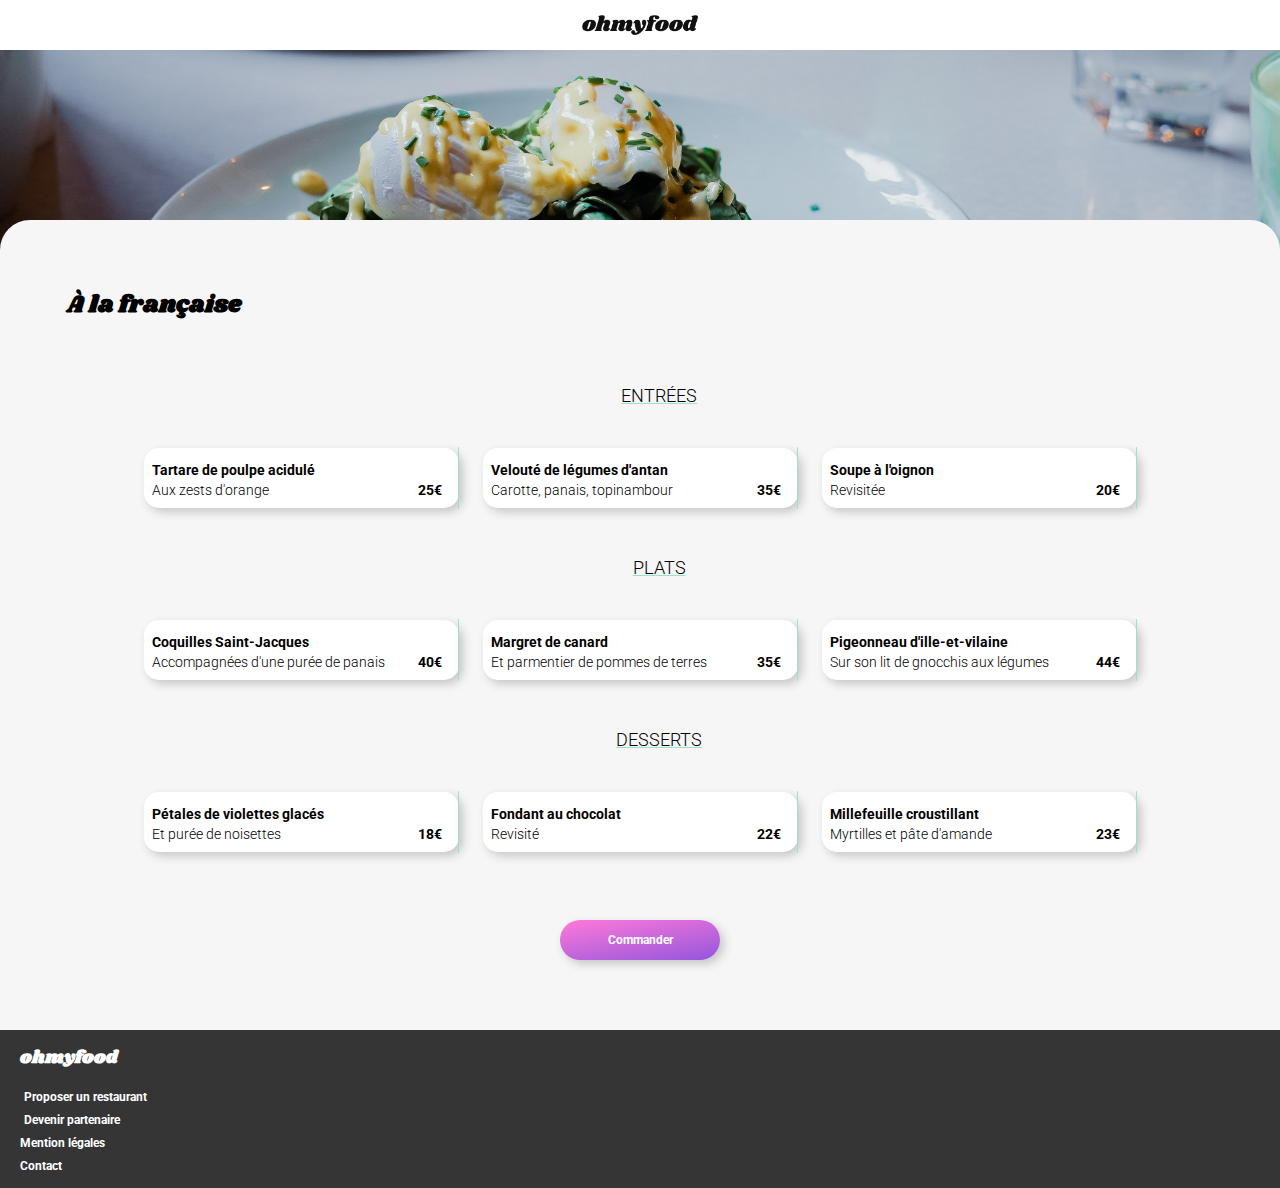
==== commit de87ae11: "casi final" ====
--- a/menu_a_la_française.html
+++ b/menu_a_la_française.html
@@ -37,21 +37,31 @@
                             <span class="bold">Tartare de poulpe acidulé</span>
                             <div class="description">
                                 <span>Aux zests d'orange</span>
-                                <span class="bold">25€</span>
+                                <span id="price" class="bold">25€</span>
+                                 <div class="btn_repas_valide">
+                                    <i class="fas fa-check-circle"></i>
+                                </div>
                             </div>
+                           
                         </div></a>
                         <a href="#"><div class="btn_repas">
                             <span class="bold">Velouté de légumes d'antan</span>
                             <div class="description">
                                 <span>Carotte, panais, topinambour</span>
-                                <span class="bold">35€</span>
+                                <span id="price" class="bold">35€</span>
+                                <div class="btn_repas_valide">
+                                    <i class="fas fa-check-circle"></i>
+                                </div>
                             </div>
                         </div></a>
                         <a href="#"><div class="btn_repas">
                             <span class="bold">Soupe à l'oignon</span>
                             <div class="description">
                                 <span>Revisitée</span>
-                                <span class="bold">20€</span>
+                                <span id="price" class="bold ">20€</span>
+                                <div class="btn_repas_valide">
+                                    <i class="fas fa-check-circle"></i>
+                                </div>
                             </div>
                         </div></a>
                     </div>
@@ -63,21 +73,30 @@
                             <span class="bold">Coquilles Saint-Jacques</span>
                             <div class="description">
                                 <span>Accompagnées d'une purée de panais</span>
-                                <span class="bold">40€</span>
+                                <span id="price" class="bold">40€</span>
+                                <div class="btn_repas_valide">
+                                    <i class="fas fa-check-circle"></i>
+                                </div>
                             </div>
                         </div></a>
                         <a href="#"><div class="btn_repas">
                             <span class="bold">Margret de canard</span>
                             <div class="description">
                                 <span>Et parmentier de pommes de terres</span>
-                                <span class="bold">35€</span>
+                                <span id="price" class="bold">35€</span>
+                                <div class="btn_repas_valide">
+                                    <i class="fas fa-check-circle"></i>
+                                </div>
                             </div>
                         </div></a>
                         <a href="#"><div class="btn_repas">
                             <span class="bold">Pigeonneau d'ille-et-vilaine</span>
                             <div class="description">
                                 <span>Sur son lit de gnocchis aux légumes</span>
-                                <span class="bold">44€</span>
+                                <span id="price" class="bold">44€</span>
+                                <div class="btn_repas_valide">
+                                    <i class="fas fa-check-circle"></i>
+                                </div>
                             </div>
                         </div></a>
                     </div>
@@ -89,21 +108,30 @@
                             <span class="bold">Pétales de violettes glacés</span>
                             <div class="description">
                                 <span>Et purée de noisettes</span>
-                                <span class="bold">18€</span>
+                                <span id="price" class="bold">18€</span>
+                                <div class="btn_repas_valide">
+                                    <i class="fas fa-check-circle"></i>
+                                </div>
                             </div>
                         </div></a>
                         <a href="#"><div class="btn_repas">
                             <span class="bold">Fondant au chocolat</span>
                             <div class="description">
                                 <span>Revisité</span>
-                                <span class="bold">22€</span>
+                                <span id="price" class="bold">22€</span>
+                                <div class="btn_repas_valide">
+                                    <i class="fas fa-check-circle"></i>
+                                </div>
                             </div>
                         </div></a>
                         <a href="#"><div class="btn_repas">
                             <span class="bold">Millefeuille croustillant</span>
                             <div class="description">
                                 <span>Myrtilles et pâte d'amande</span>
-                                <span class="bold">23€</span>
+                                <span id="price" class="bold">23€</span>
+                                <div class="btn_repas_valide">
+                                    <i class="fas fa-check-circle"></i>
+                                </div>
                             </div>
                         </div></a>
                     </div>
@@ -123,4 +151,5 @@
             <a href="mailto:ohmyfood.pro@gmail.com"><span class="bold">Contact</span></a>
 	    </footer>
     </body>
-</html>+</html>
+
--- a/assets/css/style.css
+++ b/assets/css/style.css
@@ -88,7 +88,6 @@
   background-color: #f6f6f6;
 }
 .container_info_taille {
-  width: 100%;
   display: flex;
   flex-direction: column;
   text-align: center;
@@ -241,16 +240,12 @@
   width: 90%;
 }
 
-.coeur1 {
-  padding-left: 41%;
-}
-
-.coeur2 {
-  padding-left: 40%;
-}
-
-.coeur3 {
-  padding-left: 49%;
+.coeur {
+  display: flex;
+  float: right;
+  margin-left: auto;
+  position: relative;
+  margin-right: 5%;
 }
 
 .btn_nouveau {
@@ -261,7 +256,7 @@
   text-align: center;
   padding: 8px 0 8px 16px;
   display: flex;
-  margin-left: 60%;
+  margin-left: 65%;
   color: #008766;
 }
 
@@ -284,7 +279,7 @@
 }
 .clicrestaurants i {
   padding-top: 8px;
-  position: absolute;
+  position: relative;
   font-size: 20px;
 }
 
@@ -323,11 +318,11 @@
 
 #margin_soustext {
   margin-left: 12px;
+  margin-top: -2px;
 }
 
 .description {
   display: flex;
-  justify-content: space-between;
 }
 .description .bold {
   margin-right: 5%;
@@ -471,4 +466,30 @@
   color: #9356DC;
 }
 
+#price {
+  float: right;
+  margin-left: auto;
+}
+
+.btn_repas_valide {
+  display: flex;
+  align-items: center;
+  justify-content: center;
+  background-color: #99E2D0;
+  color: #ffff;
+  width: 1px;
+  margin-top: -31px;
+  margin-bottom: -11px;
+  border-radius: 0 11px 11px 0;
+  transform: scale(1);
+  transition: all 200ms;
+  overflow: hidden;
+}
+.btn_repas_valide:hover {
+  transform: scale(1);
+  transition: all 200ms;
+  width: 50px;
+  position: relative;
+}
+
 /*# sourceMappingURL=style.css.map */
--- a/assets/css/mediumscreen.css
+++ b/assets/css/mediumscreen.css
@@ -34,4 +34,151 @@
   flex-wrap: wrap;
 }
 
+.container_restaurants {
+  border-radius: 20px;
+  flex-wrap: wrap;
+}
+.container_restaurants .clicrestaurants {
+  height: 380px;
+  width: 330px;
+}
+.container_restaurants .clicrestaurants .indeximg {
+  height: 310px;
+}
+.container_restaurants_titre {
+  margin: 0;
+  justify-content: center;
+}
+.container_restaurants i {
+  position: relative;
+}
+
+.Container_restaurants_liste {
+  display: flex;
+  width: 60%;
+  flex-wrap: wrap;
+  justify-content: space-evenly;
+  flex-direction: row;
+  min-width: 765px;
+  max-width: 992px;
+}
+.Container_restaurants_liste .btn_nouveau {
+  margin-left: 220px;
+}
+
+.coeur1 {
+  float: right;
+  margin-left: auto;
+  margin-right: 5%;
+  font-size: 24px;
+  padding-left: 0px;
+  width: 24px;
+}
+
+.coeur2 {
+  float: right;
+  margin-left: auto;
+  margin-right: 5%;
+  font-size: 24px;
+  padding-left: 0px;
+  width: 24px;
+}
+
+.coeur3 {
+  float: right;
+  margin-left: auto;
+  margin-right: 5%;
+  font-size: 24px;
+  padding-left: 0px;
+  width: 24px;
+}
+
+#entete {
+  justify-content: center;
+}
+
+.container_repas {
+  flex-direction: row;
+  justify-content: center;
+  margin: 0;
+  height: auto;
+  min-height: 115px;
+  max-height: 200px;
+  width: 100%;
+  flex-wrap: wrap;
+}
+.container_repas .btn_repas {
+  margin-top: 30px;
+  width: 315px;
+  margin-right: 12px;
+  margin-left: 12px;
+  min-width: 250px;
+  max-width: 350px;
+}
+
+.animationcoeur {
+  transition-delay: 0;
+}
+.animationcoeur:hover {
+  background: linear-gradient(90deg, #9356DC, #FF79DA);
+  background-clip: border-box;
+  -webkit-background-clip: text;
+  -webkit-text-fill-color: transparent;
+  font-weight: 800;
+}
+
+.container_fonctionnement a {
+  transform: scale(1);
+  transition-duration: 200ms;
+}
+.container_fonctionnement a:hover {
+  transform: scale(1.05);
+  color: #9356DC;
+}
+.container_fonctionnement span {
+  transform: background-color 200ms;
+  transition-duration: 200ms;
+}
+.container_fonctionnement span:hover {
+  background-color: rgba(147, 86, 220, 0.1);
+}
+.container_fonctionnement i {
+  transition-duration: 200ms;
+}
+.container_fonctionnement i:hover {
+  color: #9356DC;
+}
+
+.container_restaurants a {
+  transform: scale(1);
+  transition-duration: 200ms;
+}
+.container_restaurants a:hover {
+  transform: scale(1.05);
+}
+
+.container_info_btn {
+  transform: scale(1);
+  transition-duration: 200ms;
+}
+.container_info_btn:hover {
+  transform: scale(1.05);
+}
+
+.btn_repas {
+  transform: scale(1);
+  transition-duration: 200ms;
+}
+.btn_repas:hover {
+  transform: scale(1.05);
+}
+
+.btn_commander {
+  transform: scale(1);
+  transition-duration: 200ms;
+}
+.btn_commander:hover {
+  transform: scale(1.05);
+}
+
 /*# sourceMappingURL=mediumscreen.css.map */
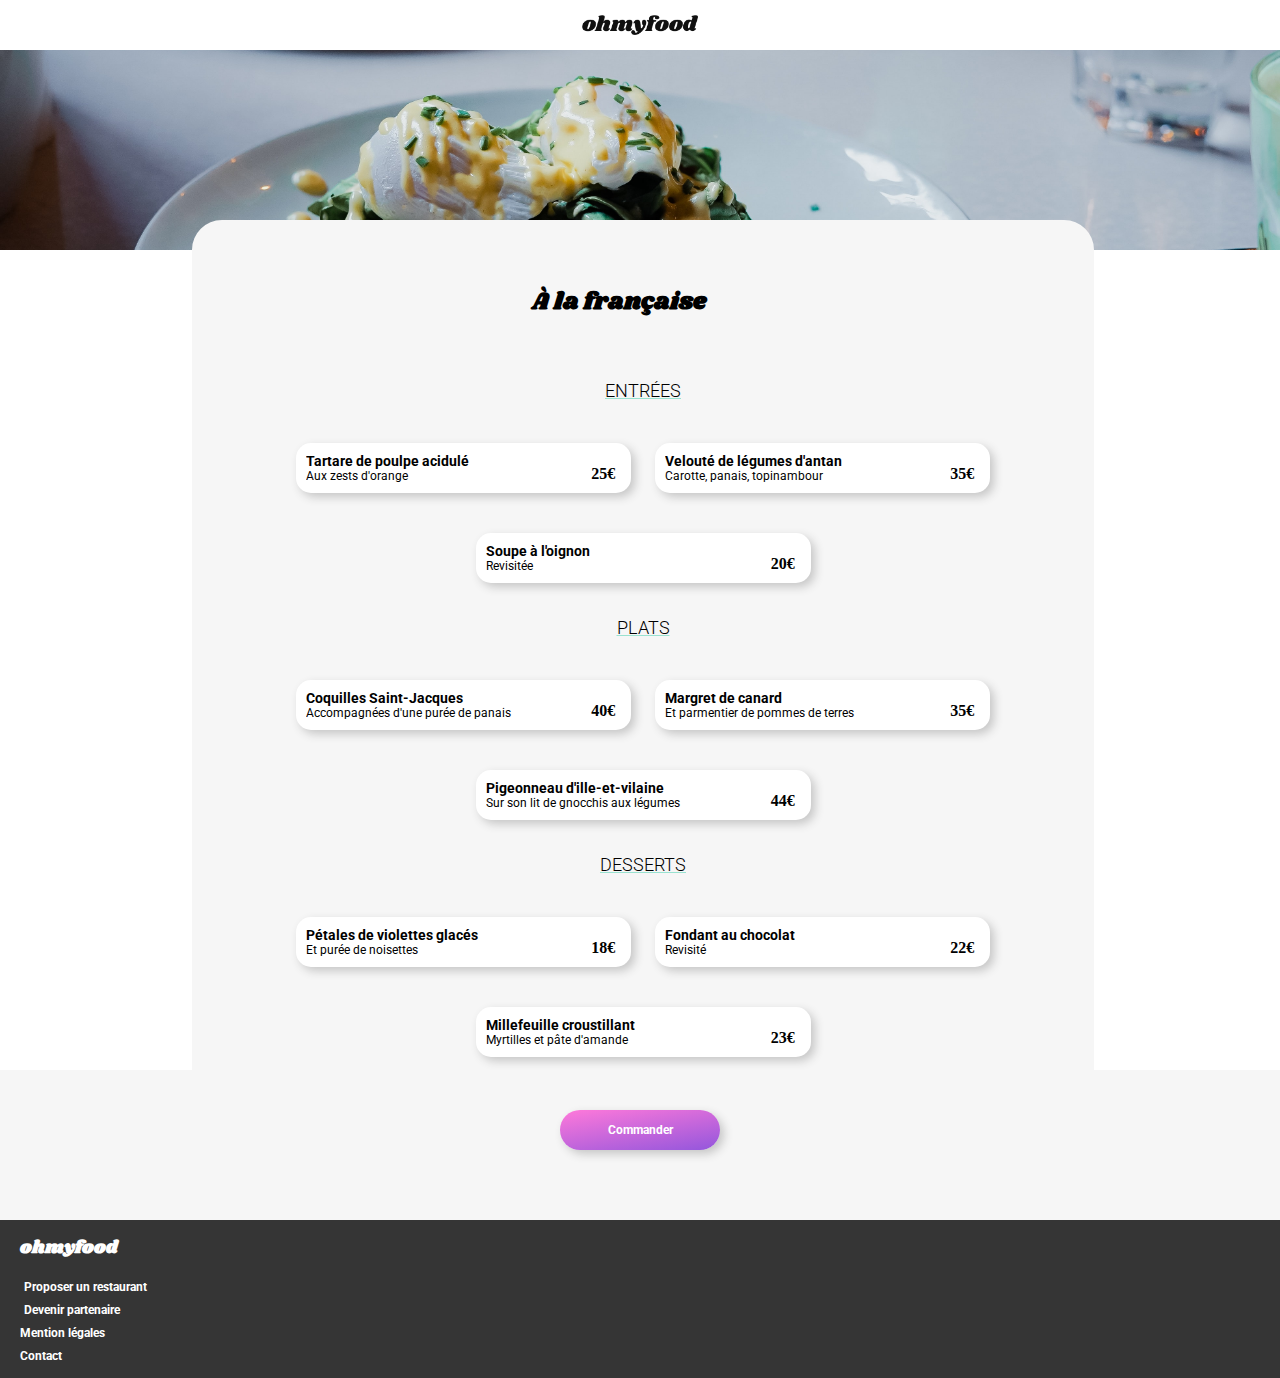
==== commit 5812d14c: "nouveau changement , casi fini" ====
--- a/menu_a_la_française.html
+++ b/menu_a_la_française.html
@@ -29,111 +29,129 @@
                     <div class="container_titre">
                         <h1>À la française <a href="#"><i class="far coeur_title fa-heart animationcoeur"></i></a></h1>
                     </div>
-                    <div id="entete">
+                    <div class="entete">
                         <span>ENTRÉES</span>
                     </div>
                     <div class="container_repas">
-                        <a href="#"><div class="btn_repas">
-                            <span class="bold">Tartare de poulpe acidulé</span>
-                            <div class="description">
-                                <span>Aux zests d'orange</span>
-                                <span id="price" class="bold">25€</span>
-                                 <div class="btn_repas_valide">
+                        <section class="btn_repas delay_0">    
+                            <header class="description">
+                                <h4 class="bold description_titre">Tartare de poulpe acidulé</h4>
+                                <p class="description_ingredient">Aux zests d'orange</p>
+                            </header>  
+                            <div class="bold price">25€</div>
+                            <div class="animationcheck">
+                                <div class="btn_repas_valide">
                                     <i class="fas fa-check-circle"></i>
                                 </div>
-                            </div>
-                           
-                        </div></a>
-                        <a href="#"><div class="btn_repas">
-                            <span class="bold">Velouté de légumes d'antan</span>
-                            <div class="description">
-                                <span>Carotte, panais, topinambour</span>
-                                <span id="price" class="bold">35€</span>
+                            </div>  
+                        </section>
+                        <section class="btn_repas">
+                            <header class="description">
+                                <h4 class="bold description_titre">Velouté de légumes d'antan</h4>
+                                <p class="description_ingredient">Carotte, panais, topinambour</p>
+                            </header>
+                            <div class="bold price">35€</div>  
+                            <div class="animationcheck">
                                 <div class="btn_repas_valide">
                                     <i class="fas fa-check-circle"></i>
                                 </div>
                             </div>
-                        </div></a>
-                        <a href="#"><div class="btn_repas">
-                            <span class="bold">Soupe à l'oignon</span>
-                            <div class="description">
-                                <span>Revisitée</span>
-                                <span id="price" class="bold ">20€</span>
+                        </section>
+                        <section class="btn_repas">                          
+                            <header class="description">
+                                <h4 class="bold description_titre">Soupe à l'oignon</h4>
+                                <p class="description_ingredient">Revisitée</p>
+                            </header>    
+                            <div class="bold price">20€</div>
+                            <div class="animationcheck">
+                                <div class="btn_repas_valide">
+                                    <i class="fas fa-check-circle"></i>
+                                </div>
+                            </div>    
+                        </section>
+                    </div>
+                    <div class="entete">
+                        <span>PLATS</span>
+                    </div>
+                    <div class="container_repas">
+                        <section class="btn_repas">
+                            <header class="description">
+                                <h4 class="bold description_titre">Coquilles Saint-Jacques</h4>
+                                <p class="description_ingredient">Accompagnées d'une purée de panais</p>  
+                            </header>
+                            <div class="bold price">40€</div>
+                            <div class="animationcheck">
+                                <div class="btn_repas_valide">
+                                    <i class="fas fa-check-circle"></i>
+                                </div>
+                            </div>    
+                        </section>
+
+                        <section class="btn_repas">
+                            <header class="description">
+                                <h4 class="bold description_titre">Margret de canard</h4>
+                                <p class="description_ingredient">Et parmentier de pommes de terres</p>
+                            </header>
+                            <div class="bold price">35€</div>
+                            <div class="animationcheck">
                                 <div class="btn_repas_valide">
                                     <i class="fas fa-check-circle"></i>
                                 </div>
                             </div>
-                        </div></a>
-                    </div>
-                    <div id="entete">
-                        <span>PLATS</span>
-                    </div>
-                    <div class="container_repas">
-                        <a href="#"><div class="btn_repas">
-                            <span class="bold">Coquilles Saint-Jacques</span>
-                            <div class="description">
-                                <span>Accompagnées d'une purée de panais</span>
-                                <span id="price" class="bold">40€</span>
+                        </section>
+                        <section class="btn_repas">
+                            <header class="description">
+                                <h4 class="bold description_titre">Pigeonneau d'ille-et-vilaine</h4>                           
+                                <p class="description_ingredient">Sur son lit de gnocchis aux légumes</p>
+                            </header>    
+                            <div class="bold price">44€</div>
+                            <div class="animationcheck">
                                 <div class="btn_repas_valide">
                                     <i class="fas fa-check-circle"></i>
                                 </div>
                             </div>
-                        </div></a>
-                        <a href="#"><div class="btn_repas">
-                            <span class="bold">Margret de canard</span>
-                            <div class="description">
-                                <span>Et parmentier de pommes de terres</span>
-                                <span id="price" class="bold">35€</span>
+                        </section>
+                    </div>
+                    <div class="entete">
+                        <span>DESSERTS</span>
+                    </div>
+                    <div class="container_repas">
+                       <section class="btn_repas">
+                            <header class="description">
+                                <h4 class="bold description_titre">Pétales de violettes glacés</h4>
+                                <p class="description_ingredient">Et purée de noisettes</p>
+                            </header>    
+                            <div class="bold price">18€</div>
+                            <div class="animationcheck">
                                 <div class="btn_repas_valide">
                                     <i class="fas fa-check-circle"></i>
                                 </div>
                             </div>
-                        </div></a>
-                        <a href="#"><div class="btn_repas">
-                            <span class="bold">Pigeonneau d'ille-et-vilaine</span>
-                            <div class="description">
-                                <span>Sur son lit de gnocchis aux légumes</span>
-                                <span id="price" class="bold">44€</span>
+                        </section>
+                        <section class="btn_repas">
+                            <header class="description">
+                                <h4 class="bold description_titre">Fondant au chocolat</h4>
+                                <p class="description_ingredient">Revisité</p>
+                            </header>
+                            <div class="bold price">22€</div>
+                            <div class="animationcheck">
                                 <div class="btn_repas_valide">
                                     <i class="fas fa-check-circle"></i>
                                 </div>
                             </div>
-                        </div></a>
-                    </div>
-                    <div id="entete">
-                        <span>DESSERTS</span>
-                    </div>
-                    <div class="container_repas">
-                        <a href="#"><div class="btn_repas">
-                            <span class="bold">Pétales de violettes glacés</span>
-                            <div class="description">
-                                <span>Et purée de noisettes</span>
-                                <span id="price" class="bold">18€</span>
+                        </section>
+                        <section class="btn_repas">
+                            <header class="description">
+                                <h4 class="bold description_titre">Millefeuille croustillant</h4>
+                                <p class="description_ingredient">Myrtilles et pâte d'amande</p>
+                            </header>
+                            <div class="bold price">23€</div>
+                            <div class="animationcheck">
                                 <div class="btn_repas_valide">
                                     <i class="fas fa-check-circle"></i>
                                 </div>
                             </div>
-                        </div></a>
-                        <a href="#"><div class="btn_repas">
-                            <span class="bold">Fondant au chocolat</span>
-                            <div class="description">
-                                <span>Revisité</span>
-                                <span id="price" class="bold">22€</span>
-                                <div class="btn_repas_valide">
-                                    <i class="fas fa-check-circle"></i>
-                                </div>
-                            </div>
-                        </div></a>
-                        <a href="#"><div class="btn_repas">
-                            <span class="bold">Millefeuille croustillant</span>
-                            <div class="description">
-                                <span>Myrtilles et pâte d'amande</span>
-                                <span id="price" class="bold">23€</span>
-                                <div class="btn_repas_valide">
-                                    <i class="fas fa-check-circle"></i>
-                                </div>
-                            </div>
-                        </div></a>
+                        </section>
                     </div>
                 </div>
             </div>
--- a/assets/css/style.css
+++ b/assets/css/style.css
@@ -1,4 +1,12 @@
 @import url("https://fonts.googleapis.com/css2?family=Roboto:wght@300;400&family=Shrikhand&display=swap");
+h4 {
+  font-family: roboto;
+}
+
+p {
+  font-family: rooto;
+}
+
 .coeur_title {
   float: right;
 }
@@ -205,7 +213,7 @@
   object-fit: cover;
 }
 
-#entete {
+.entete {
   text-decoration: underline;
   text-decoration-color: #99E2D0;
   font-family: roboto;
@@ -294,22 +302,20 @@
 
 .container_repas {
   width: 97%;
-  display: flex;
-  flex-direction: column;
-  justify-content: center;
   margin: 0 0 0 2%;
 }
 
 .btn_repas {
   height: fit-content;
-  width: 99%;
+  width: 94%;
   margin: 10px 0 10px 0;
   display: flex;
-  flex-direction: column;
   border-radius: 15px;
   background-color: #ffff;
-  padding: 10px 0 10px 0;
+  padding: 10px;
   box-shadow: inset 0 0 0, 4px 4px 10px #c6c6c6;
+  cursor: pointer;
+  overflow: hidden;
 }
 .btn_repas span {
   margin: 4px 0 0 8px;
@@ -322,10 +328,25 @@
 }
 
 .description {
-  display: flex;
-}
-.description .bold {
-  margin-right: 5%;
+  flex: 1;
+  white-space: nowrap;
+  text-overflow: ellipsis;
+  overflow: hidden;
+}
+.description_titre {
+  margin: 0;
+  white-space: nowrap;
+  text-overflow: ellipsis;
+  overflow: hidden;
+  font-size: 14px;
+}
+.description_ingredient {
+  margin: 0;
+  font-family: roboto;
+  white-space: nowrap;
+  text-overflow: ellipsis;
+  overflow: hidden;
+  font-size: 12px;
 }
 
 .background_color {
@@ -380,6 +401,9 @@
   margin: 4px 0 4px 0;
   font-size: 12px;
 }
+footer a:hover {
+  text-decoration: underline;
+}
 footer h2 {
   color: #ffff;
   font-family: Shrikhand;
@@ -434,16 +458,34 @@
 }
 
 .animationcoeur {
-  transition-delay: 0;
+  transition-delay: 0.01s;
+  animation-fill-mode: both;
 }
 .animationcoeur:hover {
   background: linear-gradient(90deg, #9356DC, #FF79DA);
+  font-weight: 800;
+  animation-duration: 3s;
+  animation-timing-function: ease-in-out;
+  animation: coeur 1s;
   background-clip: border-box;
   -webkit-background-clip: text;
   -webkit-text-fill-color: transparent;
-  font-weight: 800;
-}
-
+}
+
+@keyframes coeur {
+  0% {
+    opacity: 0;
+    animation-timing-function: ease-in-out;
+  }
+  50% {
+    opacity: 0.5;
+    animation-timing-function: ease-in-out;
+  }
+  100% {
+    opacity: 1;
+    animation-timing-function: ease-in-out;
+  }
+}
 .container_fonctionnement a {
   transform: scale(1);
   transition-duration: 200ms;
@@ -466,30 +508,122 @@
   color: #9356DC;
 }
 
-#price {
-  float: right;
-  margin-left: auto;
-}
-
 .btn_repas_valide {
   display: flex;
   align-items: center;
   justify-content: center;
   background-color: #99E2D0;
   color: #ffff;
-  width: 1px;
-  margin-top: -31px;
-  margin-bottom: -11px;
+  width: 60px;
+  height: 60px;
   border-radius: 0 11px 11px 0;
-  transform: scale(1);
-  transition: all 200ms;
   overflow: hidden;
+  font-size: 20px;
 }
 .btn_repas_valide:hover {
   transform: scale(1);
   transition: all 200ms;
-  width: 50px;
-  position: relative;
+  width: 60px;
+}
+
+.price {
+  margin-right: 5%;
+  display: flex;
+  justify-content: flex-end;
+  align-items: flex-end;
+}
+
+.animationcheck {
+  height: 0px;
+  margin-top: -14px;
+  margin-right: -70px;
+  transform: rotate(360deg);
+  transition-duration: 0.5s;
+}
+
+.description_ingredient {
+  font-family: roboto;
+}
+
+.loader {
+  height: 100%;
+  top: 0;
+  left: 0;
+  width: 100%;
+  background-color: #ffff;
+  position: fixed;
+  animation: loader 0.01s;
+  animation-delay: 3s;
+  animation-fill-mode: both;
+  z-index: 1;
+  animation-timing-function: ease-in-out;
+}
+
+@keyframes loader {
+  0% {
+    animation-timing-function: ease-in;
+    opacity: 0.5;
+  }
+  100% {
+    animation-timing-function: ease-out;
+    opacity: 0;
+    height: 0px;
+    width: 0px;
+  }
+}
+.loader_container {
+  border: 16px solid #808080;
+  border-top: 16px solid #9356DC;
+  border-radius: 50%;
+  width: 80px;
+  height: 80px;
+  animation: spin 3s linear;
+  position: fixed;
+  left: 50%;
+  top: 50%;
+  z-index: 1;
+  margin: -76px 0 0 -54px;
+  animation-duration: 3000ms;
+  animation-fill-mode: forwards;
+}
+
+@-webkit-keyframes spin {
+  0% {
+    -webkit-transform: rotate(0deg);
+  }
+  100% {
+    -webkit-transform: rotate(1080deg);
+  }
+}
+@keyframes spin {
+  0% {
+    transform: rotate(0deg);
+    opacity: 0;
+  }
+  10% {
+    transform: rotate(108deg);
+    opacity: 1;
+  }
+  50% {
+    transform: rotate(540deg);
+    opacity: 0.75;
+  }
+  80% {
+    transform: rotate(720deg);
+    opacity: 0.5;
+  }
+  100% {
+    transform: rotate(1080deg);
+    opacity: 0;
+  }
+}
+.description :hover + .animationcheck {
+  transform: translateX(60px);
+}
+
+.btn_repas:hover .animationcheck {
+  transform: translateX(-60px);
+  margin-left: 60px;
 }
 
 /*# sourceMappingURL=style.css.map */
--- a/assets/css/bigscreen.css
+++ b/assets/css/bigscreen.css
@@ -1,4 +1,14 @@
 @import url("https://fonts.googleapis.com/css2?family=Roboto:wght@300;400&family=Shrikhand&display=swap");
+.background_border {
+  width: 70%;
+  left: 15%;
+  border-radius: 30px 30px 0 0;
+}
+
+.background_color {
+  background-color: #ffff;
+}
+
 .container_info {
   width: 50%;
   display: flex;
@@ -27,6 +37,9 @@
 .container_fonctionnement_titre {
   margin-top: 2%;
   text-align: center;
+}
+.container_fonctionnement span {
+  width: 400px;
 }
 
 #container_biginfo {
@@ -93,8 +106,14 @@
   width: 24px;
 }
 
-#entete {
-  justify-content: center;
+.entete {
+  justify-content: center;
+  margin-left: 0;
+}
+
+.container_titre {
+  justify-content: center;
+  display: flex;
 }
 
 .container_repas {
@@ -106,6 +125,7 @@
   max-height: 200px;
   width: 100%;
   flex-wrap: wrap;
+  display: flex;
 }
 .container_repas .btn_repas {
   margin-top: 30px;
@@ -117,6 +137,7 @@
 }
 
 .animationcoeur {
+  margin-left: 48px;
   transition-delay: 0;
 }
 .animationcoeur:hover {
--- a/assets/css/mediumscreen.css
+++ b/assets/css/mediumscreen.css
@@ -27,6 +27,9 @@
 .container_fonctionnement_titre {
   margin-top: 2%;
   text-align: center;
+}
+.container_fonctionnement span {
+  width: 400px;
 }
 
 #container_biginfo {
@@ -93,13 +96,15 @@
   width: 24px;
 }
 
-#entete {
+.entete {
   justify-content: center;
+  margin-left: 0;
 }
 
 .container_repas {
   flex-direction: row;
   justify-content: center;
+  display: flex;
   margin: 0;
   height: auto;
   min-height: 115px;
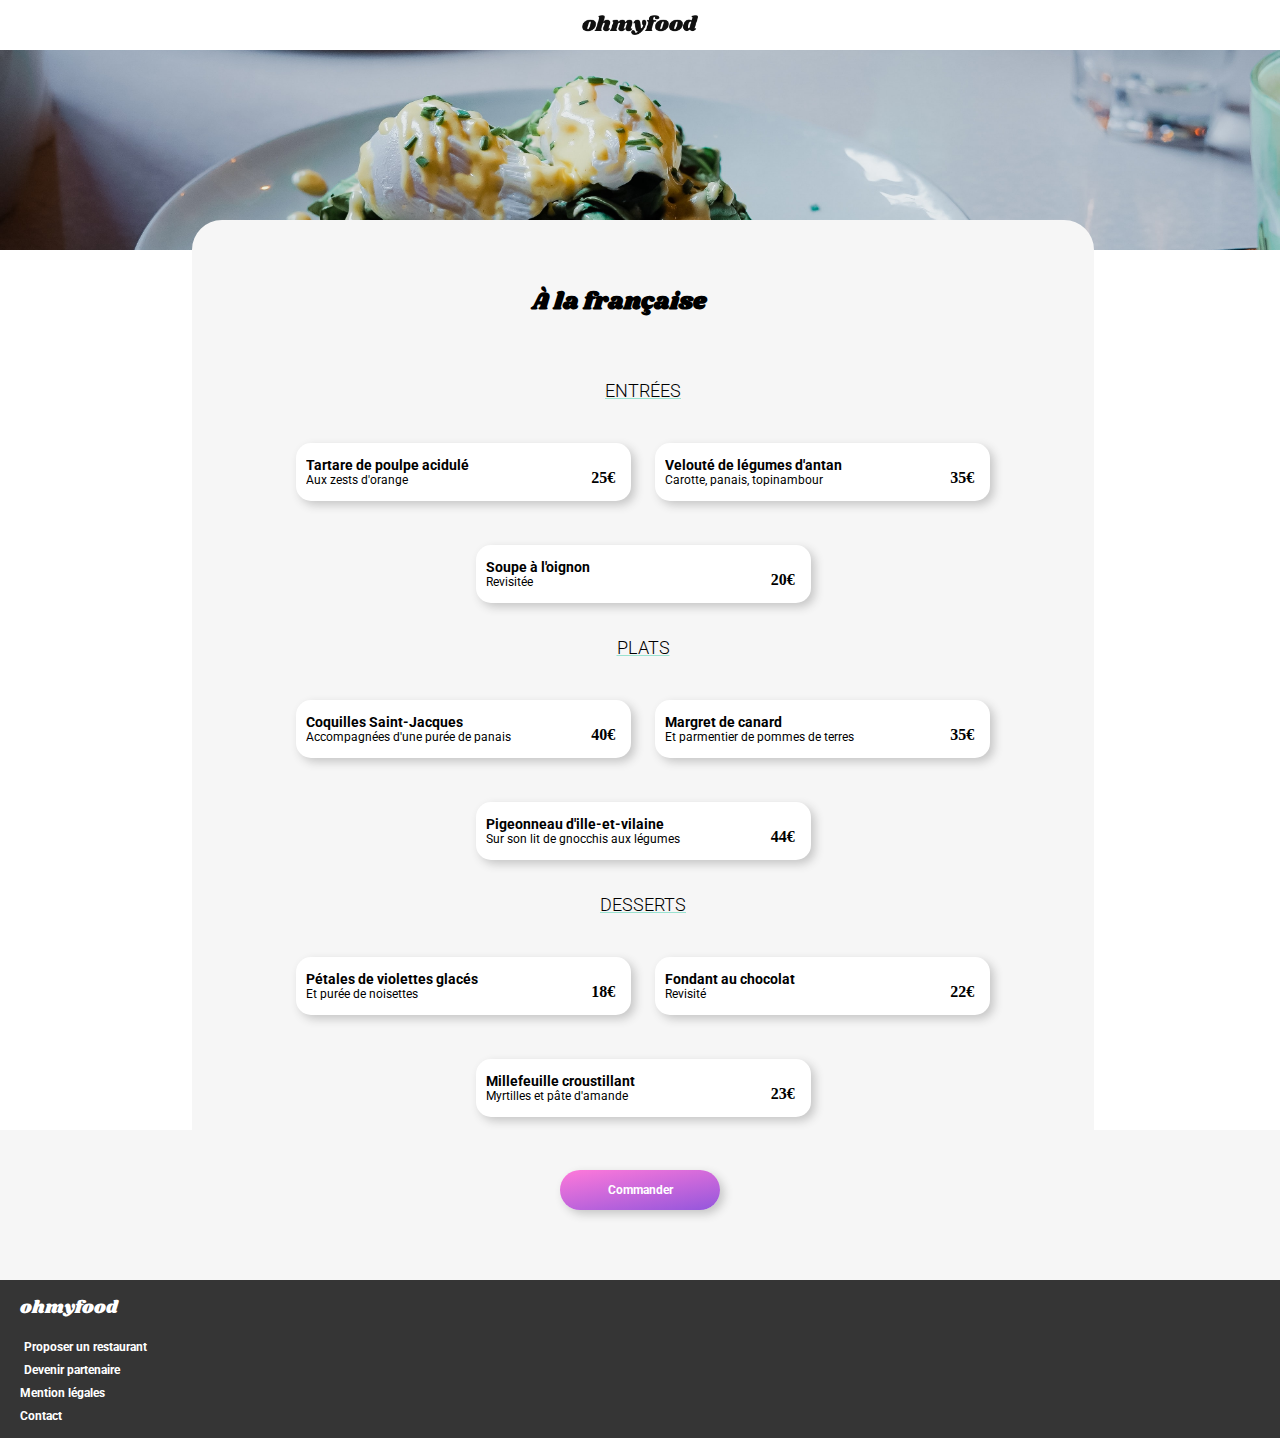
==== commit 3bd71fb2: "changement final" ====
--- a/menu_a_la_française.html
+++ b/menu_a_la_française.html
@@ -32,8 +32,8 @@
                     <div class="entete">
                         <span>ENTRÉES</span>
                     </div>
-                    <div class="container_repas">
-                        <section class="btn_repas delay_0">    
+                    <div class="container_repas delay_1">
+                        <section class="btn_repas">    
                             <header class="description">
                                 <h4 class="bold description_titre">Tartare de poulpe acidulé</h4>
                                 <p class="description_ingredient">Aux zests d'orange</p>
@@ -73,7 +73,7 @@
                     <div class="entete">
                         <span>PLATS</span>
                     </div>
-                    <div class="container_repas">
+                    <div class="container_repas delay_2">
                         <section class="btn_repas">
                             <header class="description">
                                 <h4 class="bold description_titre">Coquilles Saint-Jacques</h4>
@@ -115,7 +115,7 @@
                     <div class="entete">
                         <span>DESSERTS</span>
                     </div>
-                    <div class="container_repas">
+                    <div class="container_repas delay_3">
                        <section class="btn_repas">
                             <header class="description">
                                 <h4 class="bold description_titre">Pétales de violettes glacés</h4>
--- a/assets/css/style.css
+++ b/assets/css/style.css
@@ -308,11 +308,11 @@
 .btn_repas {
   height: fit-content;
   width: 94%;
-  margin: 10px 0 10px 0;
+  margin: 14px 0 14px 0;
   display: flex;
   border-radius: 15px;
   background-color: #ffff;
-  padding: 10px;
+  padding: 14px 10px 14px 10px;
   box-shadow: inset 0 0 0, 4px 4px 10px #c6c6c6;
   cursor: pointer;
   overflow: hidden;
@@ -408,6 +408,7 @@
   color: #ffff;
   font-family: Shrikhand;
   font-size: 18px;
+  font-weight: 100;
 }
 
 .fa-utensils {
@@ -561,11 +562,9 @@
 
 @keyframes loader {
   0% {
-    animation-timing-function: ease-in;
     opacity: 0.5;
   }
   100% {
-    animation-timing-function: ease-out;
     opacity: 0;
     height: 0px;
     width: 0px;
@@ -581,7 +580,7 @@
   position: fixed;
   left: 50%;
   top: 50%;
-  z-index: 1;
+  z-index: 1000;
   margin: -76px 0 0 -54px;
   animation-duration: 3000ms;
   animation-fill-mode: forwards;
@@ -606,24 +605,70 @@
   }
   50% {
     transform: rotate(540deg);
-    opacity: 0.75;
+    opacity: 1;
   }
   80% {
     transform: rotate(720deg);
-    opacity: 0.5;
+    opacity: 0.75;
   }
   100% {
     transform: rotate(1080deg);
     opacity: 0;
   }
 }
-.description :hover + .animationcheck {
-  transform: translateX(60px);
-}
-
 .btn_repas:hover .animationcheck {
   transform: translateX(-60px);
   margin-left: 60px;
 }
+.btn_repas:hover .fa-check-circle {
+  animation-duration: 0.5s;
+  animation-delay: 0.01s;
+  animation: check 0.5s linear;
+  animation-fill-mode: both;
+}
+
+@keyframes check {
+  0% {
+    transform: rotate(180deg);
+  }
+  100% {
+    transform: rotate(360deg);
+  }
+}
+.delay_1 {
+  animation-delay: 0s;
+  animation-name: delay;
+  animation-iteration-count: 1;
+  animation-fill-mode: both;
+  animation-timing-function: ease-in-out;
+  animation-duration: 1s;
+}
+
+.delay_2 {
+  animation-delay: 0.5s;
+  animation-name: delay;
+  animation-iteration-count: 1;
+  animation-fill-mode: both;
+  animation-timing-function: ease-in-out;
+  animation-duration: 1s;
+}
+
+.delay_3 {
+  animation-delay: 1s;
+  animation-name: delay;
+  animation-iteration-count: 1;
+  animation-fill-mode: both;
+  animation-timing-function: ease-in-out;
+  animation-duration: 1s;
+}
+
+@keyframes delay {
+  0% {
+    opacity: 0;
+  }
+  100% {
+    opacity: 1;
+  }
+}
 
 /*# sourceMappingURL=style.css.map */
